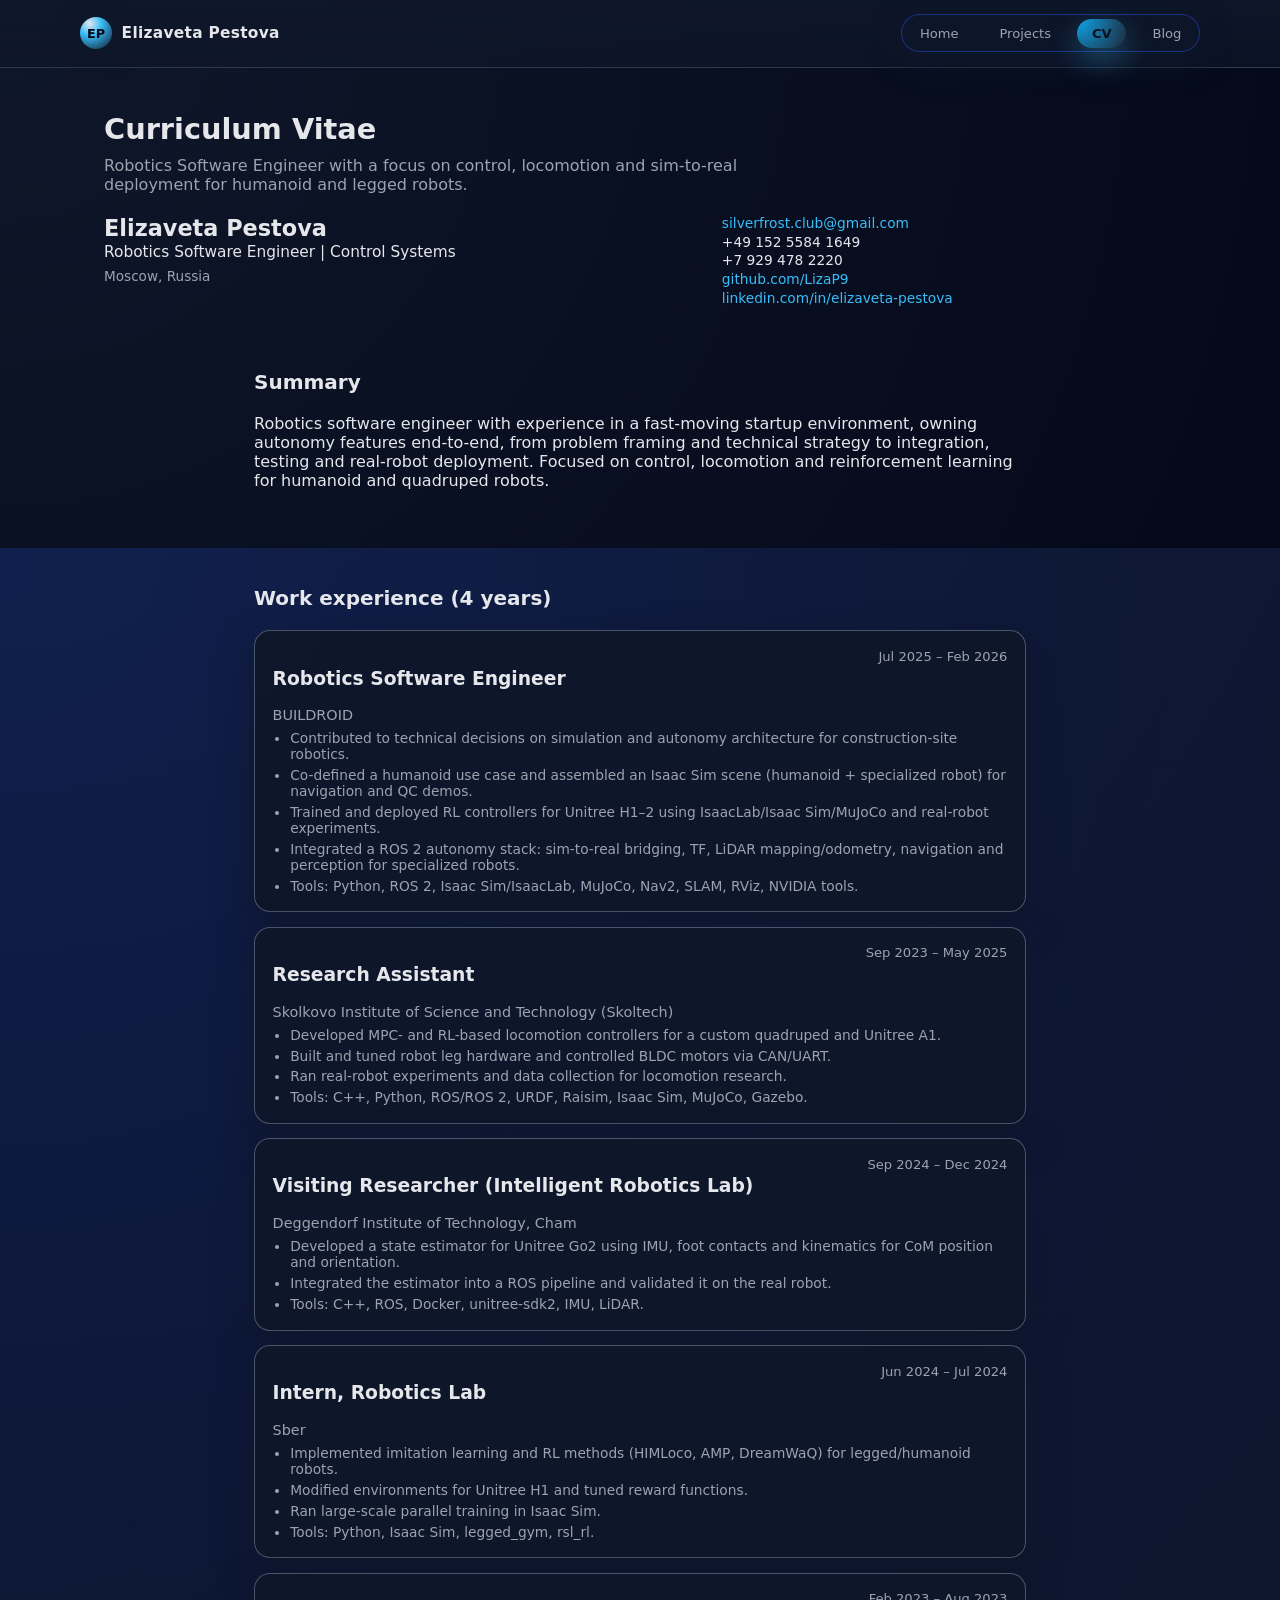
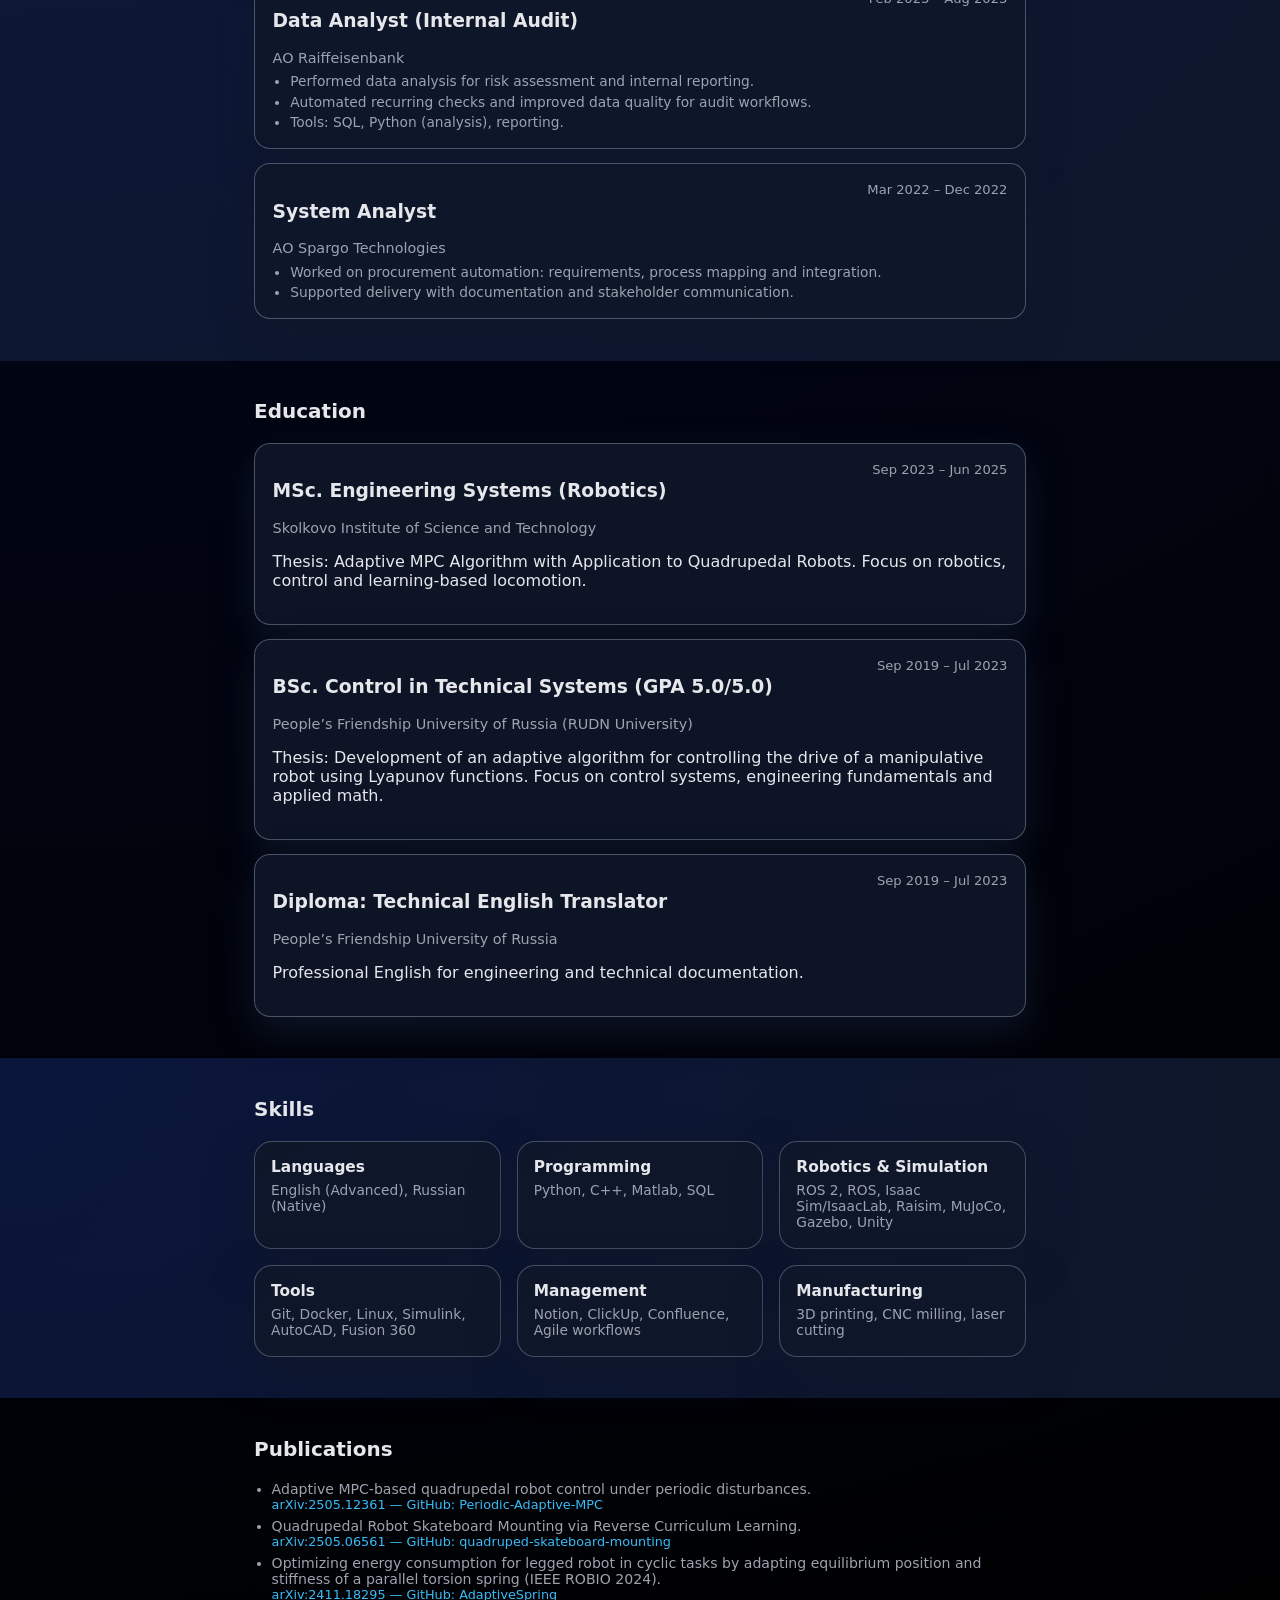
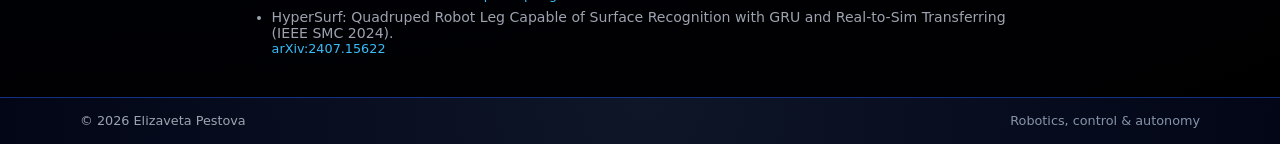
==== cv.html @ 4b264453 "Add personal site pages" ====
<!DOCTYPE html>
<html lang="en">
  <head>
    <meta charset="UTF-8" />
    <meta name="viewport" content="width=device-width, initial-scale=1.0" />
    <title>CV | Elizaveta Pestova</title>
    <link rel="stylesheet" href="assets/css/style.css" />
  </head>
  <body>
    <header class="site-header">
      <div class="container header-content">
        <div class="logo">
          <span class="logo-mark">EP</span>
          <span class="logo-text">Elizaveta Pestova</span>
        </div>
        <nav class="main-nav">
          <a href="index.html" class="nav-link">Home</a>
          <a href="projects.html" class="nav-link">Projects</a>
          <a href="cv.html" class="nav-link active">CV</a>
          <a href="blog.html" class="nav-link">Blog</a>
        </nav>
      </div>
    </header>

    <main>
      <section class="page-hero">
        <div class="container">
          <h1>Curriculum Vitae</h1>
          <p class="page-hero-subtitle">
            Robotics Software Engineer with a focus on control, locomotion and sim-to-real deployment
            for humanoid and legged robots.
          </p>
          <div class="cv-header-grid">
            <div>
              <div class="cv-name">Elizaveta Pestova</div>
              <div class="cv-role">Robotics Software Engineer | Control Systems</div>
              <div class="cv-location">Moscow, Russia</div>
            </div>
            <div class="cv-contact">
              <a href="mailto:silverfrost.club@gmail.com">silverfrost.club@gmail.com</a>
              <span>+49 152 5584 1649</span>
              <span>+7 929 478 2220</span>
              <a href="https://github.com/LizaP9" target="_blank" rel="noopener noreferrer">
                github.com/LizaP9
              </a>
              <a
                href="https://www.linkedin.com/in/elizaveta-pestova"
                target="_blank"
                rel="noopener noreferrer"
              >
                linkedin.com/in/elizaveta-pestova
              </a>
            </div>
          </div>
        </div>
      </section>

      <section class="section">
        <div class="container cv-section">
          <h2 class="section-title">Summary</h2>
          <p>
            Robotics software engineer with experience in a fast-moving startup environment, owning
            autonomy features end-to-end, from problem framing and technical strategy to integration,
            testing and real-robot deployment. Focused on control, locomotion and reinforcement
            learning for humanoid and quadruped robots.
          </p>
        </div>
      </section>

      <section class="section section-muted">
        <div class="container cv-section">
          <h2 class="section-title">Work experience (4 years)</h2>

          <article class="cv-entry">
            <header class="cv-entry-header">
              <div>
                <h3>Robotics Software Engineer</h3>
                <div class="cv-entry-company">BUILDROID</div>
              </div>
              <div class="cv-entry-meta">
                <div>Jul 2025 – Feb 2026</div>
              </div>
            </header>
            <ul>
              <li>
                Contributed to technical decisions on simulation and autonomy architecture for
                construction-site robotics.
              </li>
              <li>
                Co-defined a humanoid use case and assembled an Isaac Sim scene (humanoid +
                specialized robot) for navigation and QC demos.
              </li>
              <li>
                Trained and deployed RL controllers for Unitree H1–2 using IsaacLab/Isaac Sim/MuJoCo
                and real-robot experiments.
              </li>
              <li>
                Integrated a ROS 2 autonomy stack: sim-to-real bridging, TF, LiDAR mapping/odometry,
                navigation and perception for specialized robots.
              </li>
              <li>Tools: Python, ROS 2, Isaac Sim/IsaacLab, MuJoCo, Nav2, SLAM, RViz, NVIDIA tools.</li>
            </ul>
          </article>

          <article class="cv-entry">
            <header class="cv-entry-header">
              <div>
                <h3>Research Assistant</h3>
                <div class="cv-entry-company">
                  Skolkovo Institute of Science and Technology (Skoltech)
                </div>
              </div>
              <div class="cv-entry-meta">
                <div>Sep 2023 – May 2025</div>
              </div>
            </header>
            <ul>
              <li>Developed MPC- and RL-based locomotion controllers for a custom quadruped and Unitree A1.</li>
              <li>Built and tuned robot leg hardware and controlled BLDC motors via CAN/UART.</li>
              <li>Ran real-robot experiments and data collection for locomotion research.</li>
              <li>Tools: C++, Python, ROS/ROS 2, URDF, Raisim, Isaac Sim, MuJoCo, Gazebo.</li>
            </ul>
          </article>

          <article class="cv-entry">
            <header class="cv-entry-header">
              <div>
                <h3>Visiting Researcher (Intelligent Robotics Lab)</h3>
                <div class="cv-entry-company">Deggendorf Institute of Technology, Cham</div>
              </div>
              <div class="cv-entry-meta">
                <div>Sep 2024 – Dec 2024</div>
              </div>
            </header>
            <ul>
              <li>
                Developed a state estimator for Unitree Go2 using IMU, foot contacts and kinematics
                for CoM position and orientation.
              </li>
              <li>Integrated the estimator into a ROS pipeline and validated it on the real robot.</li>
              <li>Tools: C++, ROS, Docker, unitree-sdk2, IMU, LiDAR.</li>
            </ul>
          </article>

          <article class="cv-entry">
            <header class="cv-entry-header">
              <div>
                <h3>Intern, Robotics Lab</h3>
                <div class="cv-entry-company">Sber</div>
              </div>
              <div class="cv-entry-meta">
                <div>Jun 2024 – Jul 2024</div>
              </div>
            </header>
            <ul>
              <li>
                Implemented imitation learning and RL methods (HIMLoco, AMP, DreamWaQ) for
                legged/humanoid robots.
              </li>
              <li>Modified environments for Unitree H1 and tuned reward functions.</li>
              <li>Ran large-scale parallel training in Isaac Sim.</li>
              <li>Tools: Python, Isaac Sim, legged_gym, rsl_rl.</li>
            </ul>
          </article>

          <article class="cv-entry">
            <header class="cv-entry-header">
              <div>
                <h3>Data Analyst (Internal Audit)</h3>
                <div class="cv-entry-company">AO Raiffeisenbank</div>
              </div>
              <div class="cv-entry-meta">
                <div>Feb 2023 – Aug 2023</div>
              </div>
            </header>
            <ul>
              <li>Performed data analysis for risk assessment and internal reporting.</li>
              <li>Automated recurring checks and improved data quality for audit workflows.</li>
              <li>Tools: SQL, Python (analysis), reporting.</li>
            </ul>
          </article>

          <article class="cv-entry">
            <header class="cv-entry-header">
              <div>
                <h3>System Analyst</h3>
                <div class="cv-entry-company">AO Spargo Technologies</div>
              </div>
              <div class="cv-entry-meta">
                <div>Mar 2022 – Dec 2022</div>
              </div>
            </header>
            <ul>
              <li>Worked on procurement automation: requirements, process mapping and integration.</li>
              <li>Supported delivery with documentation and stakeholder communication.</li>
            </ul>
          </article>
        </div>
      </section>

      <section class="section">
        <div class="container cv-section">
          <h2 class="section-title">Education</h2>

          <article class="cv-entry">
            <header class="cv-entry-header">
              <div>
                <h3>MSc. Engineering Systems (Robotics)</h3>
                <div class="cv-entry-company">Skolkovo Institute of Science and Technology</div>
              </div>
              <div class="cv-entry-meta">
                <div>Sep 2023 – Jun 2025</div>
              </div>
            </header>
            <p>
              Thesis: Adaptive MPC Algorithm with Application to Quadrupedal Robots. Focus on
              robotics, control and learning-based locomotion.
            </p>
          </article>

          <article class="cv-entry">
            <header class="cv-entry-header">
              <div>
                <h3>BSc. Control in Technical Systems (GPA 5.0/5.0)</h3>
                <div class="cv-entry-company">
                  People’s Friendship University of Russia (RUDN University)
                </div>
              </div>
              <div class="cv-entry-meta">
                <div>Sep 2019 – Jul 2023</div>
              </div>
            </header>
            <p>
              Thesis: Development of an adaptive algorithm for controlling the drive of a manipulative
              robot using Lyapunov functions. Focus on control systems, engineering fundamentals and
              applied math.
            </p>
          </article>

          <article class="cv-entry">
            <header class="cv-entry-header">
              <div>
                <h3>Diploma: Technical English Translator</h3>
                <div class="cv-entry-company">People’s Friendship University of Russia</div>
              </div>
              <div class="cv-entry-meta">
                <div>Sep 2019 – Jul 2023</div>
              </div>
            </header>
            <p>Professional English for engineering and technical documentation.</p>
          </article>
        </div>
      </section>

      <section class="section section-muted">
        <div class="container cv-section">
          <h2 class="section-title">Skills</h2>
          <div class="stack-grid">
            <div class="stack-card">
              <h3>Languages</h3>
              <p>English (Advanced), Russian (Native)</p>
            </div>
            <div class="stack-card">
              <h3>Programming</h3>
              <p>Python, C++, Matlab, SQL</p>
            </div>
            <div class="stack-card">
              <h3>Robotics &amp; Simulation</h3>
              <p>ROS 2, ROS, Isaac Sim/IsaacLab, Raisim, MuJoCo, Gazebo, Unity</p>
            </div>
            <div class="stack-card">
              <h3>Tools</h3>
              <p>Git, Docker, Linux, Simulink, AutoCAD, Fusion 360</p>
            </div>
            <div class="stack-card">
              <h3>Management</h3>
              <p>Notion, ClickUp, Confluence, Agile workflows</p>
            </div>
            <div class="stack-card">
              <h3>Manufacturing</h3>
              <p>3D printing, CNC milling, laser cutting</p>
            </div>
          </div>
        </div>
      </section>

      <section class="section">
        <div class="container cv-section">
          <h2 class="section-title">Publications</h2>
          <ul class="publications-list">
            <li>
              Adaptive MPC-based quadrupedal robot control under periodic disturbances.
              <span class="pub-meta">arXiv:2505.12361 — GitHub: Periodic-Adaptive-MPC</span>
            </li>
            <li>
              Quadrupedal Robot Skateboard Mounting via Reverse Curriculum Learning.
              <span class="pub-meta">arXiv:2505.06561 — GitHub: quadruped-skateboard-mounting</span>
            </li>
            <li>
              Optimizing energy consumption for legged robot in cyclic tasks by adapting equilibrium
              position and stiffness of a parallel torsion spring (IEEE ROBIO 2024).
              <span class="pub-meta">arXiv:2411.18295 — GitHub: AdaptiveSpring</span>
            </li>
            <li>
              HyperSurf: Quadruped Robot Leg Capable of Surface Recognition with GRU and
              Real-to-Sim Transferring (IEEE SMC 2024).
              <span class="pub-meta">arXiv:2407.15622</span>
            </li>
          </ul>
        </div>
      </section>
    </main>

    <footer class="site-footer">
      <div class="container footer-content">
        <span>&copy; <span id="year"></span> Elizaveta Pestova</span>
        <span class="footer-note">Robotics, control &amp; autonomy</span>
      </div>
    </footer>

    <script>
      const yearEl = document.getElementById("year");
      if (yearEl) {
        yearEl.textContent = new Date().getFullYear();
      }
    </script>
  </body>
</html>
---- assets/css/style.css ----
:root {
  --bg: #050816;
  --bg-elevated: #0b1020;
  --bg-muted: #0f172a;
  --accent: #38bdf8;
  --accent-soft: rgba(56, 189, 248, 0.12);
  --accent-strong: #0ea5e9;
  --text: #e5e7eb;
  --text-muted: #9ca3af;
  --border-subtle: rgba(148, 163, 184, 0.3);
  --shadow-soft: 0 18px 45px rgba(15, 23, 42, 0.85);
  --radius-lg: 18px;
  --radius-full: 999px;
}

*,
*::before,
*::after {
  box-sizing: border-box;
}

html,
body {
  margin: 0;
  padding: 0;
  font-family: system-ui, -apple-system, BlinkMacSystemFont, "SF Pro Text", sans-serif;
  background: radial-gradient(circle at top left, #0f172a 0, #020617 45%, #000 100%);
  color: var(--text);
  -webkit-font-smoothing: antialiased;
}

body {
  min-height: 100vh;
  display: flex;
  flex-direction: column;
}

a {
  color: var(--accent);
  text-decoration: none;
}

a:hover {
  text-decoration: underline;
}

.container {
  width: 100%;
  max-width: 1120px;
  margin: 0 auto;
  padding: 0 1.5rem;
}

.site-header {
  position: sticky;
  top: 0;
  z-index: 20;
  backdrop-filter: blur(20px);
  background: linear-gradient(to bottom, rgba(15, 23, 42, 0.9), rgba(15, 23, 42, 0.65));
  border-bottom: 1px solid rgba(148, 163, 184, 0.25);
}

.header-content {
  display: flex;
  align-items: center;
  justify-content: space-between;
  padding: 0.9rem 0;
}

.logo {
  display: flex;
  align-items: center;
  gap: 0.6rem;
}

.logo-mark {
  width: 32px;
  height: 32px;
  border-radius: var(--radius-full);
  background: radial-gradient(circle at 30% 20%, #e5e7eb, #38bdf8 35%, #0f172a 100%);
  display: flex;
  align-items: center;
  justify-content: center;
  font-size: 0.8rem;
  font-weight: 700;
  color: #020617;
  box-shadow: 0 0 0 1px rgba(15, 23, 42, 0.8), 0 10px 25px rgba(15, 23, 42, 0.9);
}

.logo-text {
  font-weight: 600;
  letter-spacing: 0.02em;
  font-size: 0.96rem;
}

.main-nav {
  display: flex;
  gap: 0.75rem;
  padding: 0.2rem;
  border-radius: var(--radius-full);
  background: rgba(15, 23, 42, 0.85);
  border: 1px solid rgba(30, 64, 175, 0.7);
  box-shadow: 0 12px 30px rgba(15, 23, 42, 0.9);
}

.nav-link {
  position: relative;
  padding: 0.45rem 0.9rem;
  border-radius: 999px;
  font-size: 0.82rem;
  color: var(--text-muted);
  text-decoration: none;
  transition: color 0.18s ease, background 0.18s ease, transform 0.18s ease;
}

.nav-link:hover {
  color: var(--text);
  background: rgba(15, 23, 42, 0.9);
  transform: translateY(-1px);
}

.nav-link.active {
  background: radial-gradient(circle at top left, var(--accent-strong), #1e293b);
  color: #0b1120;
  font-weight: 600;
  box-shadow: 0 12px 30px rgba(56, 189, 248, 0.35);
}

.hero {
  padding: 3.5rem 0 2.5rem;
}

.hero-content {
  display: grid;
  grid-template-columns: minmax(0, 3fr) minmax(0, 2.2fr);
  gap: 2.75rem;
  align-items: center;
}

.hero-kicker {
  font-size: 0.85rem;
  text-transform: uppercase;
  letter-spacing: 0.16em;
  color: var(--accent);
  margin: 0 0 0.7rem;
}

.hero h1 {
  font-size: clamp(2.1rem, 3vw, 2.6rem);
  line-height: 1.1;
  margin: 0 0 1rem;
}

.hero-summary {
  margin: 0 0 1.4rem;
  color: var(--text-muted);
  max-width: 36rem;
}

.hero-meta {
  margin-bottom: 1.4rem;
}

.hero-location {
  font-size: 0.85rem;
  color: var(--text-muted);
  margin-bottom: 0.65rem;
}

.hero-tags {
  display: flex;
  flex-wrap: wrap;
  gap: 0.45rem;
}

.tag {
  padding: 0.28rem 0.7rem;
  border-radius: 999px;
  border: 1px solid rgba(148, 163, 184, 0.45);
  background: radial-gradient(circle at top left, rgba(56, 189, 248, 0.24), rgba(15, 23, 42, 0.95));
  font-size: 0.75rem;
  color: var(--text);
}

.hero-actions {
  display: flex;
  flex-wrap: wrap;
  gap: 0.75rem;
  margin-bottom: 1.5rem;
}

.btn {
  display: inline-flex;
  align-items: center;
  justify-content: center;
  padding: 0.65rem 1.2rem;
  border-radius: 999px;
  font-size: 0.85rem;
  border: 1px solid transparent;
  cursor: pointer;
  text-decoration: none;
  transition: transform 0.18s ease, box-shadow 0.18s ease, background 0.18s ease, border-color 0.18s ease;
}

.btn.primary {
  background: radial-gradient(circle at top left, var(--accent-strong), #1d4ed8);
  color: #0b1120;
  font-weight: 600;
  box-shadow: 0 18px 40px rgba(37, 99, 235, 0.6);
}

.btn.primary:hover {
  transform: translateY(-1px);
  box-shadow: 0 22px 50px rgba(37, 99, 235, 0.75);
}

.btn.secondary {
  background: rgba(15, 23, 42, 0.9);
  color: var(--text);
  border-color: rgba(148, 163, 184, 0.6);
}

.btn.secondary:hover {
  background: rgba(15, 23, 42, 1);
  transform: translateY(-1px);
  box-shadow: 0 14px 32px rgba(15, 23, 42, 0.8);
}

.hero-contact {
  display: grid;
  grid-template-columns: repeat(auto-fit, minmax(180px, 1fr));
  gap: 0.75rem 1.25rem;
  margin-bottom: 1.2rem;
}

.contact-item {
  display: flex;
  flex-direction: column;
  gap: 0.1rem;
}

.contact-label {
  font-size: 0.75rem;
  text-transform: uppercase;
  letter-spacing: 0.18em;
  color: var(--text-muted);
}

.contact-value {
  font-size: 0.86rem;
  color: var(--text);
}

.social-links {
  display: flex;
  flex-wrap: wrap;
  gap: 0.65rem;
}

.icon-link {
  display: inline-flex;
  align-items: center;
  gap: 0.45rem;
  padding: 0.42rem 0.8rem;
  border-radius: 999px;
  background: rgba(15, 23, 42, 0.9);
  border: 1px solid rgba(148, 163, 184, 0.5);
  text-decoration: none;
  font-size: 0.8rem;
  color: var(--text);
  transition: background 0.18s ease, transform 0.18s ease, box-shadow 0.18s ease;
}

.icon-link:hover {
  background: rgba(15, 23, 42, 1);
  transform: translateY(-1px);
  box-shadow: 0 12px 30px rgba(15, 23, 42, 0.9);
}

.icon-circle {
  width: 22px;
  height: 22px;
  border-radius: 999px;
  background: radial-gradient(circle at 30% 20%, #e5e7eb, #9ca3af 40%, #020617 100%);
  display: flex;
  align-items: center;
  justify-content: center;
  font-size: 0.7rem;
  font-weight: 700;
  color: #020617;
}

.icon-text {
  font-size: 0.8rem;
}

.hero-photo-wrapper {
  display: flex;
  justify-content: flex-end;
}

.hero-photo-placeholder {
  width: 260px;
  height: 260px;
  border-radius: 36px;
  background:
    radial-gradient(circle at 10% 20%, rgba(56, 189, 248, 0.15), transparent 40%),
    radial-gradient(circle at 80% 10%, rgba(94, 234, 212, 0.2), transparent 40%),
    radial-gradient(circle at 80% 90%, rgba(129, 140, 248, 0.15), transparent 45%),
    linear-gradient(145deg, #020617, #020617 22%, #0b1120 70%, #020617 100%);
  border: 1px solid rgba(148, 163, 184, 0.55);
  box-shadow: var(--shadow-soft);
  display: flex;
  align-items: center;
  justify-content: center;
  overflow: hidden;
  position: relative;
}

.hero-photo-placeholder::before {
  content: "";
  position: absolute;
  inset: 16px;
  border-radius: 28px;
  border: 1px dashed rgba(148, 163, 184, 0.5);
}

.hero-photo-placeholder span {
  position: relative;
  z-index: 1;
  font-size: 0.9rem;
  color: var(--text-muted);
}

.section {
  padding: 2.4rem 0 2.6rem;
}

.section-muted {
  background: radial-gradient(circle at top left, rgba(30, 64, 175, 0.3), rgba(15, 23, 42, 0.98));
}

.section-title {
  font-size: 1.25rem;
  margin: 0 0 1.25rem;
}

.stack-grid {
  display: grid;
  grid-template-columns: repeat(auto-fit, minmax(220px, 1fr));
  gap: 1rem;
}

.stack-card {
  border-radius: 18px;
  padding: 1rem 1rem 1.1rem;
  background: linear-gradient(145deg, rgba(15, 23, 42, 0.96), rgba(15, 23, 42, 0.98));
  border: 1px solid rgba(148, 163, 184, 0.4);
  box-shadow: 0 18px 40px rgba(15, 23, 42, 0.9);
}

.stack-card h3 {
  margin: 0 0 0.4rem;
  font-size: 0.96rem;
}

.stack-card p {
  margin: 0;
  font-size: 0.86rem;
  color: var(--text-muted);
}

.two-column {
  display: grid;
  grid-template-columns: minmax(0, 1.2fr) minmax(0, 1.1fr);
  gap: 2rem;
}

.highlights-list {
  padding-left: 1.1rem;
  margin: 0;
  color: var(--text-muted);
  font-size: 0.9rem;
}

.highlights-list li + li {
  margin-top: 0.35rem;
}

.page-hero {
  padding: 2.8rem 0 1.6rem;
}

.page-hero h1 {
  margin: 0 0 0.6rem;
  font-size: 1.8rem;
}

.page-hero-subtitle {
  margin: 0;
  max-width: 40rem;
  color: var(--text-muted);
}

.projects-grid {
  display: grid;
  grid-template-columns: repeat(auto-fit, minmax(260px, 1fr));
  gap: 1.5rem;
}

.project-card {
  border-radius: var(--radius-lg);
  background: linear-gradient(145deg, rgba(15, 23, 42, 0.95), rgba(15, 23, 42, 0.98));
  border: 1px solid rgba(148, 163, 184, 0.45);
  padding: 1.25rem 1.2rem 1.3rem;
  box-shadow: var(--shadow-soft);
}

.project-tag {
  display: inline-flex;
  align-items: center;
  justify-content: center;
  padding: 0.24rem 0.7rem;
  border-radius: 999px;
  font-size: 0.7rem;
  text-transform: uppercase;
  letter-spacing: 0.16em;
  background: rgba(56, 189, 248, 0.16);
  color: var(--accent);
  border: 1px solid rgba(56, 189, 248, 0.5);
  margin-bottom: 0.75rem;
}

.project-title {
  margin: 0 0 0.25rem;
  font-size: 1.1rem;
}

.project-subtitle {
  margin: 0 0 0.6rem;
  font-size: 0.88rem;
  color: var(--text-muted);
}

.project-card p {
  margin: 0 0 0.7rem;
  font-size: 0.9rem;
  color: var(--text-muted);
}

.project-points {
  margin: 0;
  padding-left: 1.1rem;
  font-size: 0.86rem;
  color: var(--text-muted);
}

.project-points li + li {
  margin-top: 0.35rem;
}

.cv-header-grid {
  display: grid;
  grid-template-columns: minmax(0, 1.7fr) minmax(0, 1.3fr);
  gap: 1.5rem;
  margin-top: 1.3rem;
}

.cv-name {
  font-size: 1.4rem;
  font-weight: 600;
}

.cv-role {
  font-size: 0.96rem;
  margin-top: 0.15rem;
}

.cv-location {
  font-size: 0.85rem;
  color: var(--text-muted);
  margin-top: 0.4rem;
}

.cv-contact {
  display: flex;
  flex-direction: column;
  gap: 0.18rem;
  font-size: 0.86rem;
}

.cv-section {
  max-width: 820px;
}

.cv-entry {
  padding: 1.1rem 1.1rem 1.1rem;
  border-radius: 16px;
  border: 1px solid rgba(148, 163, 184, 0.45);
  background: rgba(15, 23, 42, 0.9);
  box-shadow: 0 14px 36px rgba(15, 23, 42, 0.9);
}

.cv-entry + .cv-entry {
  margin-top: 0.9rem;
}

.cv-entry-header {
  display: flex;
  justify-content: space-between;
  gap: 1.5rem;
  margin-bottom: 0.45rem;
}

.cv-entry-company {
  font-size: 0.9rem;
  color: var(--text-muted);
}

.cv-entry-meta {
  font-size: 0.82rem;
  color: var(--text-muted);
  white-space: nowrap;
}

.cv-entry ul {
  margin: 0.25rem 0 0;
  padding-left: 1.1rem;
  font-size: 0.86rem;
  color: var(--text-muted);
}

.cv-entry ul li + li {
  margin-top: 0.3rem;
}

.publications-list {
  margin: 0;
  padding-left: 1.1rem;
  font-size: 0.88rem;
  color: var(--text-muted);
}

.publications-list li + li {
  margin-top: 0.4rem;
}

.pub-meta {
  display: block;
  font-size: 0.8rem;
  color: var(--accent);
}

.blog-list {
  display: grid;
  gap: 1.25rem;
  max-width: 860px;
}

.blog-card {
  border-radius: var(--radius-lg);
  background: linear-gradient(145deg, rgba(15, 23, 42, 0.95), rgba(15, 23, 42, 0.98));
  border: 1px solid rgba(148, 163, 184, 0.45);
  padding: 1.25rem 1.3rem 1.3rem;
  box-shadow: var(--shadow-soft);
}

.blog-card-featured {
  border-color: rgba(56, 189, 248, 0.65);
  box-shadow: 0 22px 50px rgba(8, 47, 73, 0.95);
}

.blog-meta {
  display: flex;
  flex-wrap: wrap;
  gap: 0.5rem;
  align-items: center;
  margin-bottom: 0.45rem;
}

.blog-date {
  font-size: 0.78rem;
  color: var(--text-muted);
}

.blog-tag {
  font-size: 0.72rem;
  padding: 0.2rem 0.6rem;
  border-radius: 999px;
  background: rgba(56, 189, 248, 0.18);
  color: var(--accent);
  border: 1px solid rgba(56, 189, 248, 0.5);
}

.blog-title {
  margin: 0 0 0.35rem;
  font-size: 1.05rem;
}

.blog-excerpt,
.blog-note {
  margin: 0;
  font-size: 0.9rem;
  color: var(--text-muted);
}

.blog-note {
  margin-top: 0.5rem;
  font-size: 0.85rem;
}

.blog-topics {
  margin: 0.4rem 0 0;
  padding-left: 1.1rem;
  font-size: 0.88rem;
  color: var(--text-muted);
}

.blog-topics li + li {
  margin-top: 0.3rem;
}

.site-footer {
  margin-top: auto;
  border-top: 1px solid rgba(30, 64, 175, 0.7);
  background: radial-gradient(circle at top, rgba(15, 23, 42, 0.95), #020617);
}

.footer-content {
  display: flex;
  align-items: center;
  justify-content: space-between;
  padding: 0.9rem 0 1rem;
  font-size: 0.8rem;
  color: var(--text-muted);
}

.footer-note {
  color: rgba(148, 163, 184, 0.9);
}

@media (max-width: 900px) {
  .hero-content {
    grid-template-columns: minmax(0, 1fr);
  }

  .hero-photo-wrapper {
    order: -1;
    justify-content: flex-start;
  }

  .hero-photo-placeholder {
    width: 220px;
    height: 220px;
  }

  .cv-header-grid {
    grid-template-columns: minmax(0, 1fr);
  }

  .two-column {
    grid-template-columns: minmax(0, 1fr);
  }
}

@media (max-width: 720px) {
  .header-content {
    flex-direction: row;
    align-items: center;
    gap: 0.75rem;
  }

  .main-nav {
    gap: 0.2rem;
  }

  .nav-link {
    padding: 0.38rem 0.7rem;
    font-size: 0.78rem;
  }

  .hero {
    padding-top: 2.6rem;
  }

  .footer-content {
    flex-direction: column;
    gap: 0.25rem;
    text-align: center;
  }
}

@media (max-width: 480px) {
  .hero-actions {
    flex-direction: column;
  }

  .hero-contact {
    grid-template-columns: minmax(0, 1fr);
  }

  .site-header {
    position: static;
  }
}
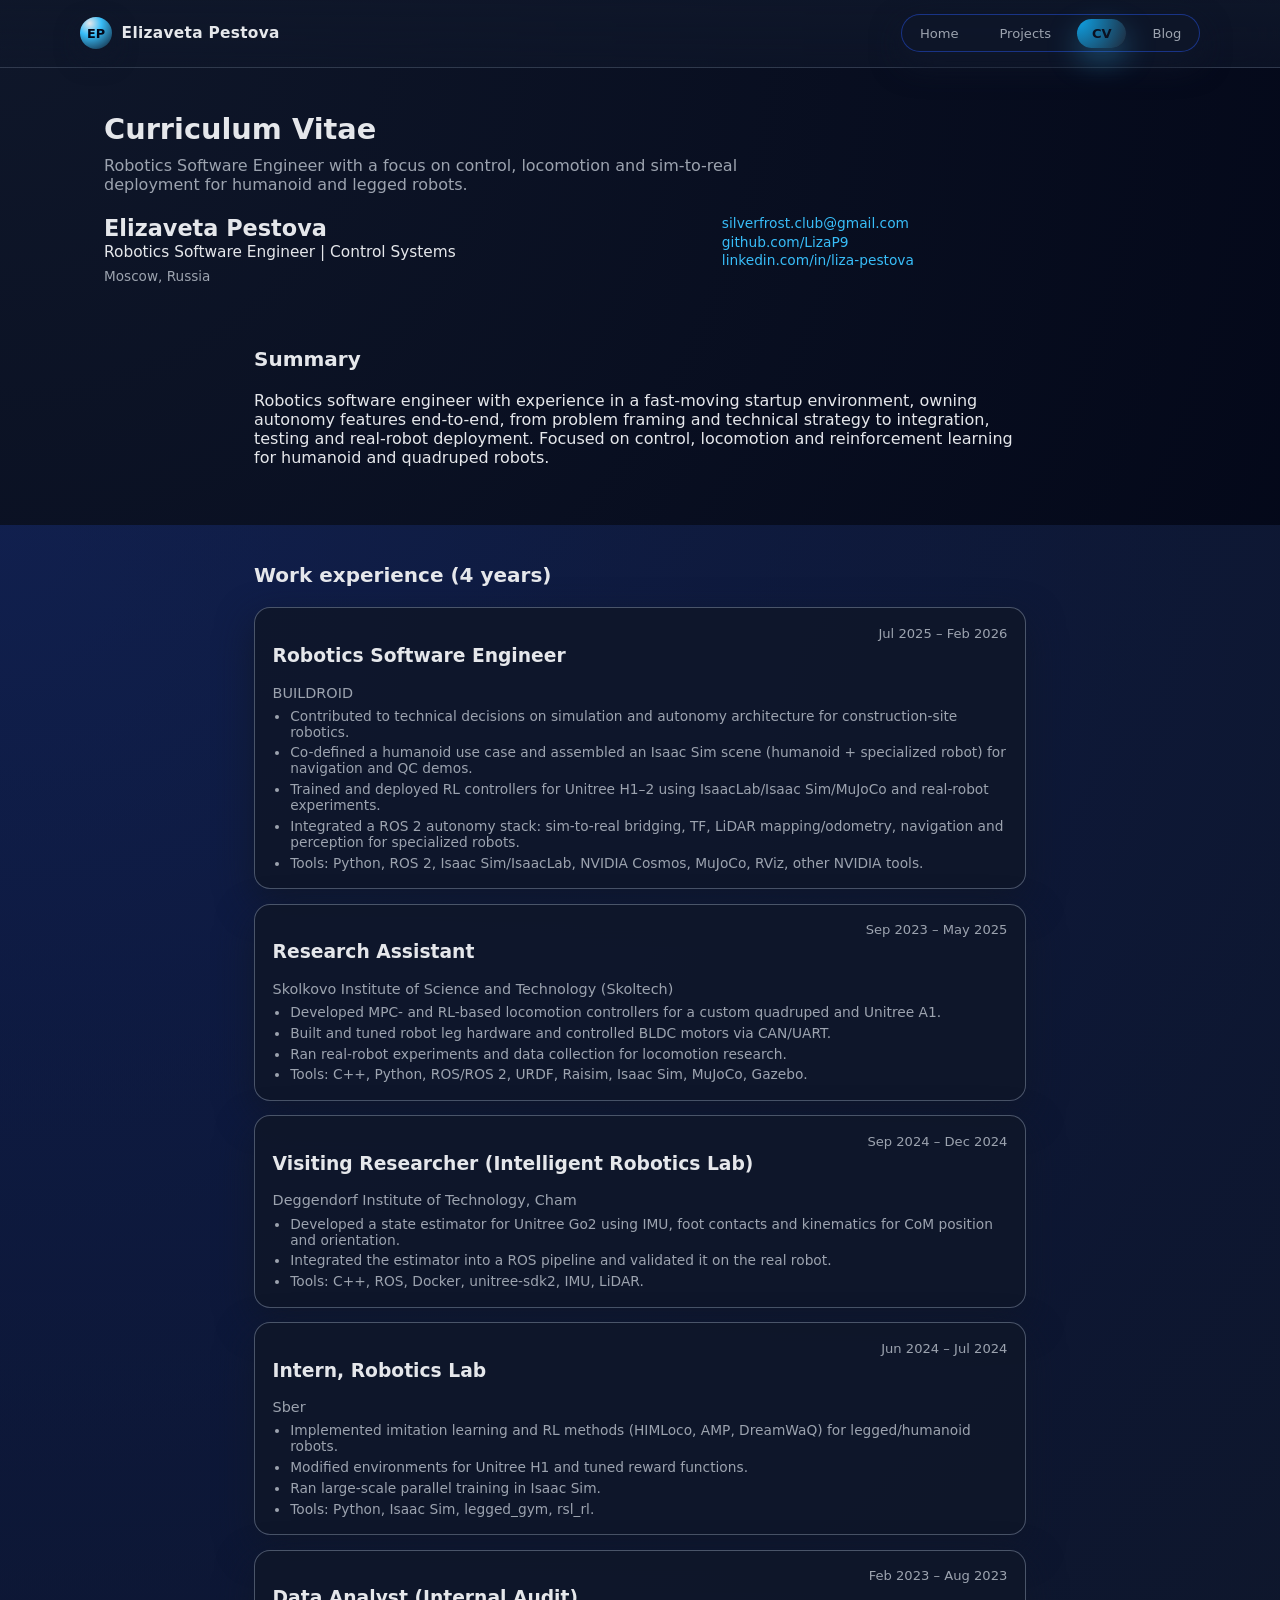
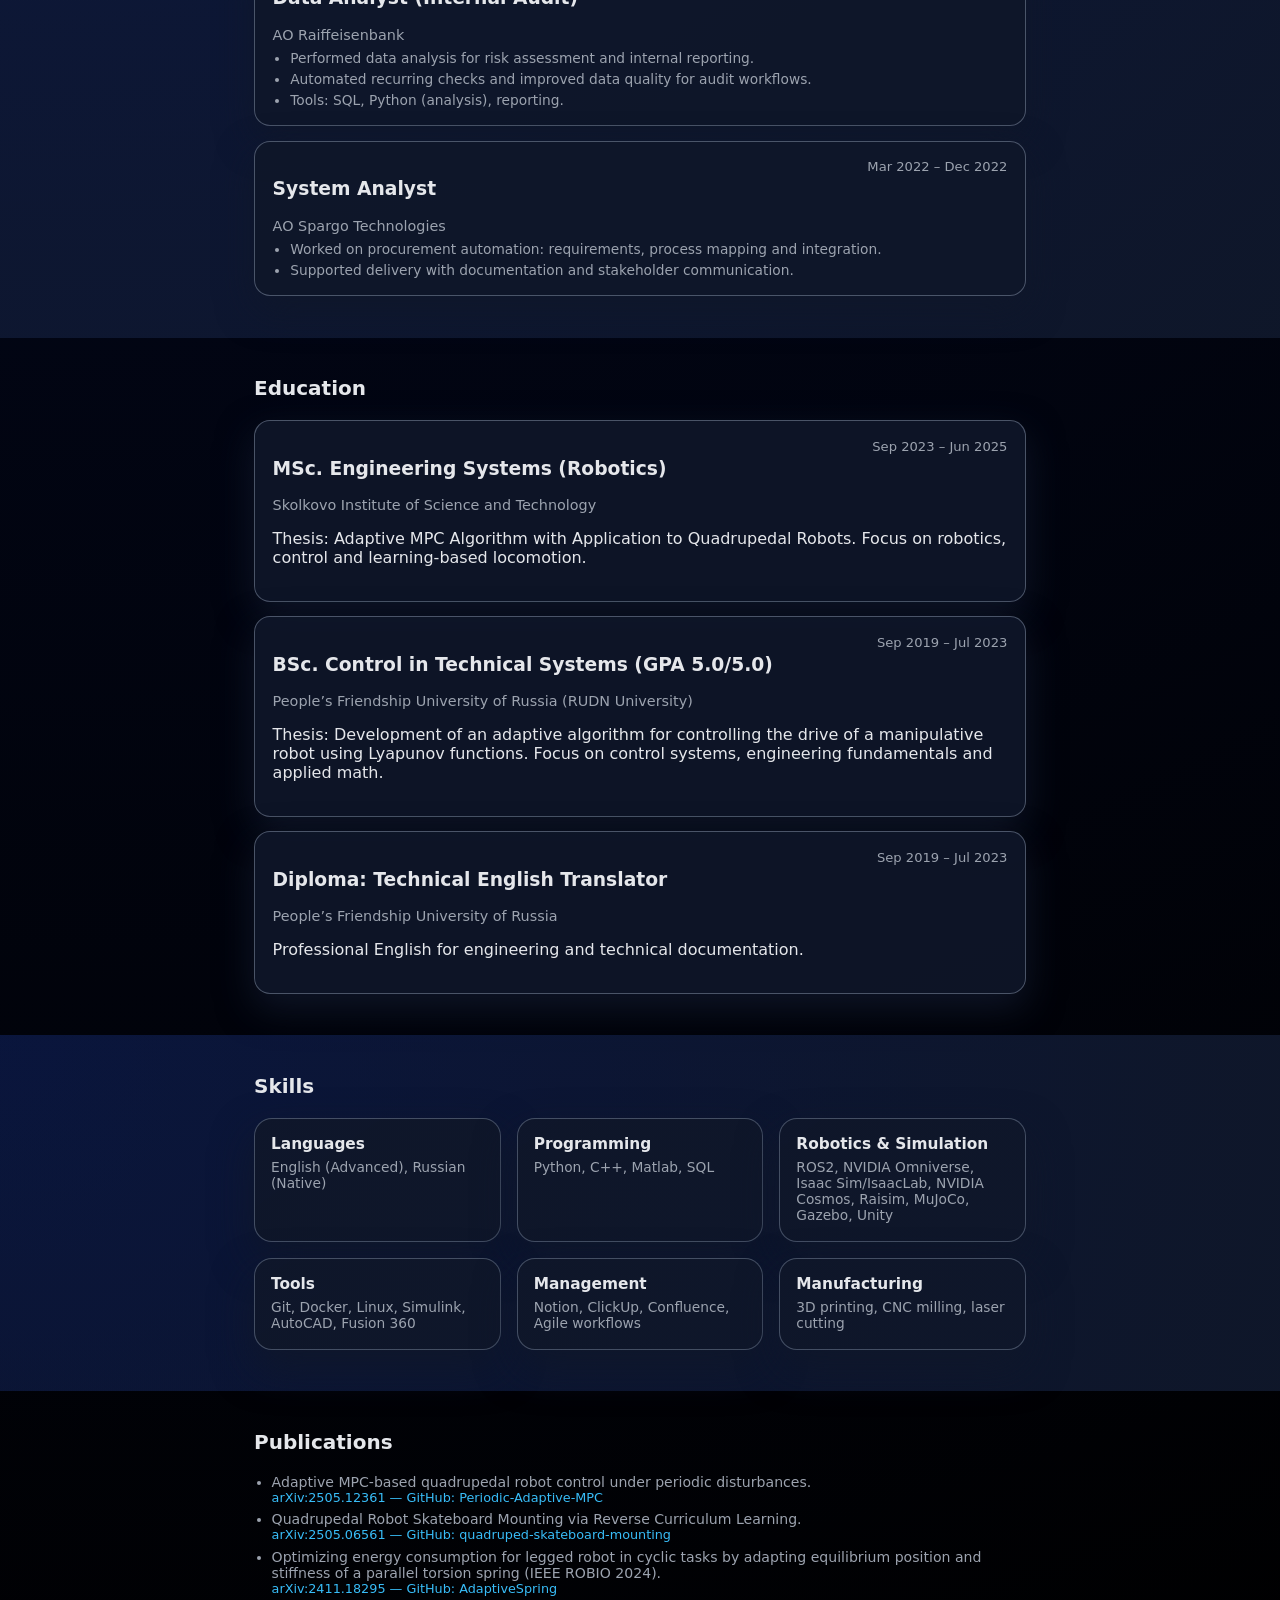
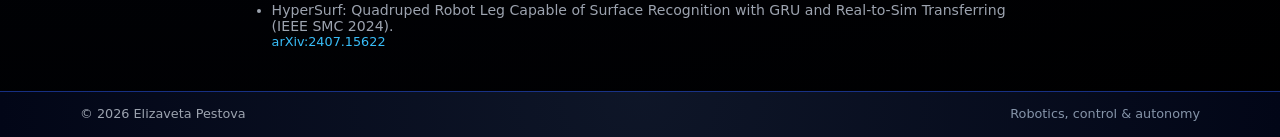
==== commit dcf014bb: "Improved describtion, fixed links and added photo" ====
--- a/cv.html
+++ b/cv.html
@@ -38,17 +38,15 @@
             </div>
             <div class="cv-contact">
               <a href="mailto:silverfrost.club@gmail.com">silverfrost.club@gmail.com</a>
-              <span>+49 152 5584 1649</span>
-              <span>+7 929 478 2220</span>
               <a href="https://github.com/LizaP9" target="_blank" rel="noopener noreferrer">
                 github.com/LizaP9
               </a>
               <a
-                href="https://www.linkedin.com/in/elizaveta-pestova"
+                href="https://www.linkedin.com/in/liza-pestova"
                 target="_blank"
                 rel="noopener noreferrer"
               >
-                linkedin.com/in/elizaveta-pestova
+                linkedin.com/in/liza-pestova
               </a>
             </div>
           </div>
@@ -98,7 +96,7 @@
                 Integrated a ROS 2 autonomy stack: sim-to-real bridging, TF, LiDAR mapping/odometry,
                 navigation and perception for specialized robots.
               </li>
-              <li>Tools: Python, ROS 2, Isaac Sim/IsaacLab, MuJoCo, Nav2, SLAM, RViz, NVIDIA tools.</li>
+              <li>Tools: Python, ROS 2, Isaac Sim/IsaacLab, NVIDIA Cosmos, MuJoCo, RViz, other NVIDIA tools.</li>
             </ul>
           </article>
 
@@ -266,7 +264,7 @@
             </div>
             <div class="stack-card">
               <h3>Robotics &amp; Simulation</h3>
-              <p>ROS 2, ROS, Isaac Sim/IsaacLab, Raisim, MuJoCo, Gazebo, Unity</p>
+              <p>ROS2, NVIDIA Omniverse, Isaac Sim/IsaacLab, NVIDIA Cosmos, Raisim, MuJoCo, Gazebo, Unity</p>
             </div>
             <div class="stack-card">
               <h3>Tools</h3>
--- a/assets/css/style.css
+++ b/assets/css/style.css
@@ -332,6 +332,15 @@
   color: var(--text-muted);
 }
 
+.hero-photo-placeholder img.hero-photo {
+  width: 100%;
+  height: 100%;
+  object-fit: cover;
+  border-radius: 32px;
+  position: relative;
+  z-index: 1;
+}
+
 .section {
   padding: 2.4rem 0 2.6rem;
 }
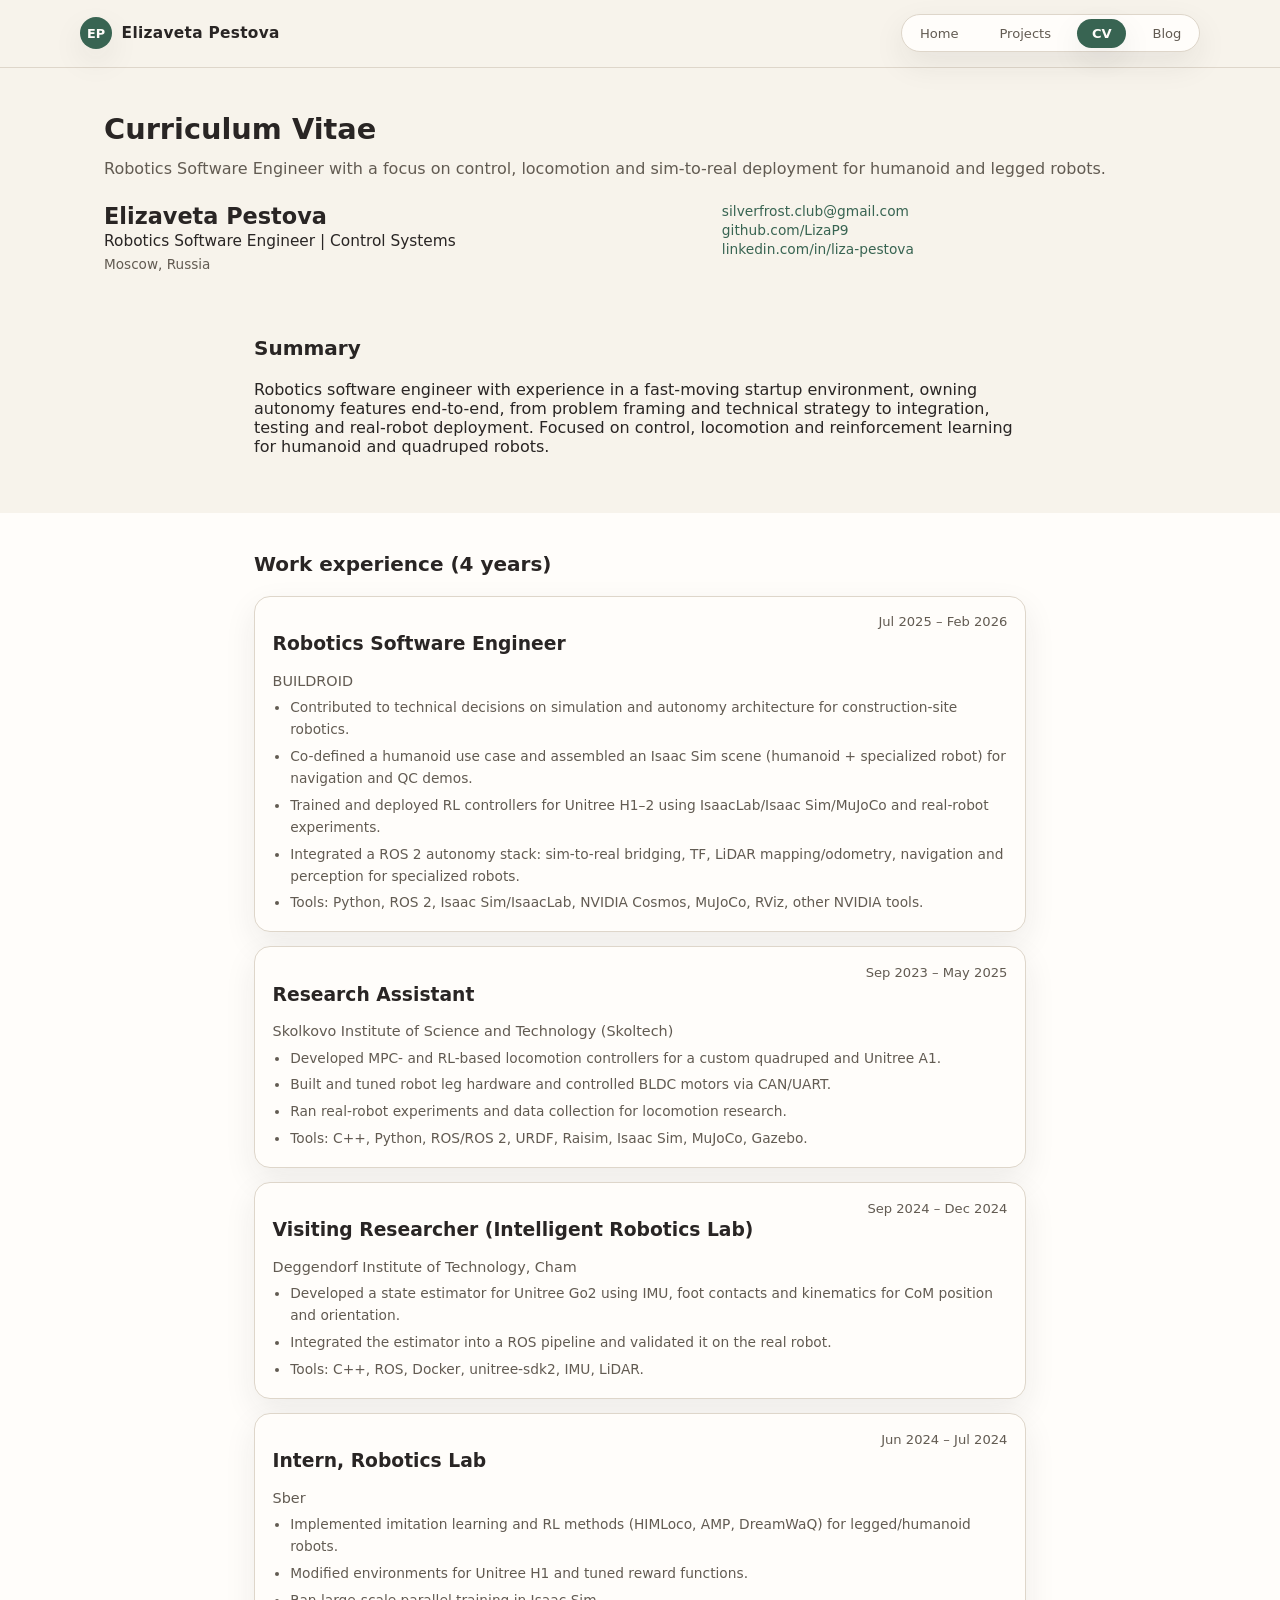
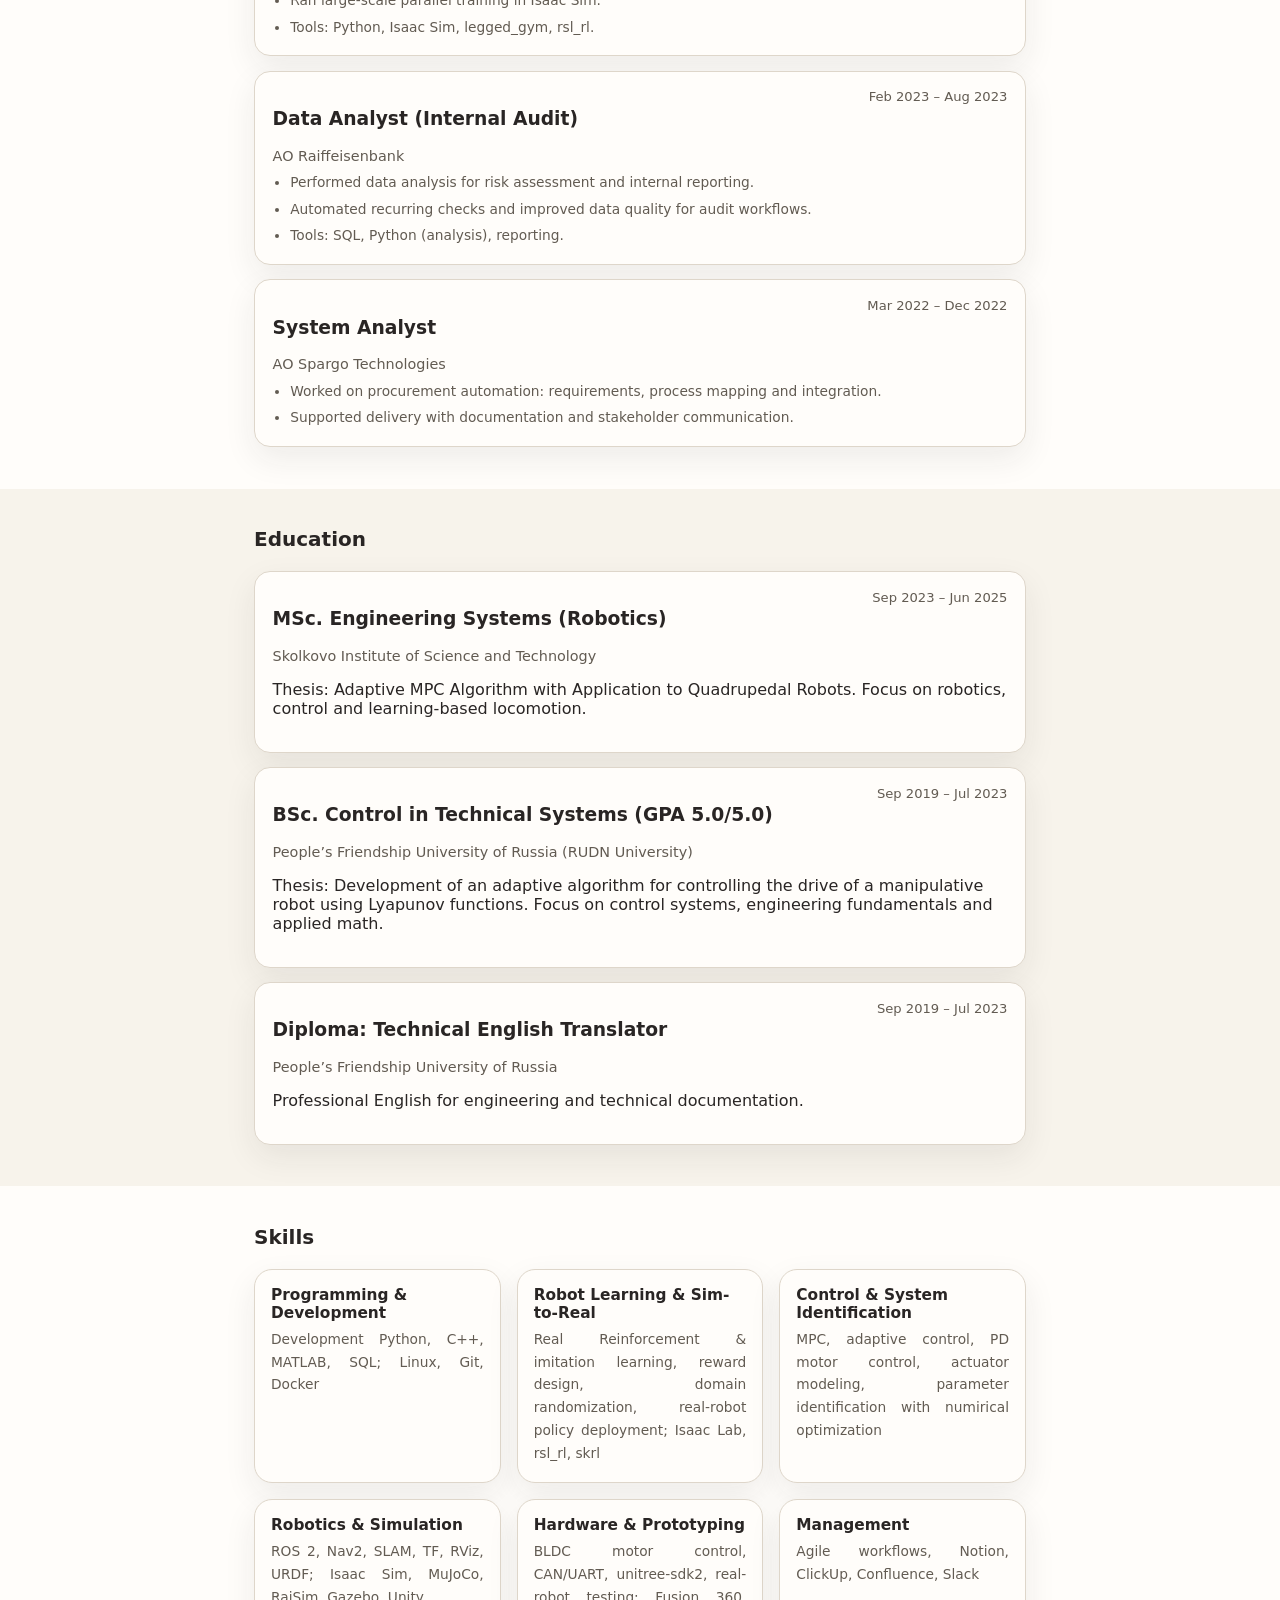
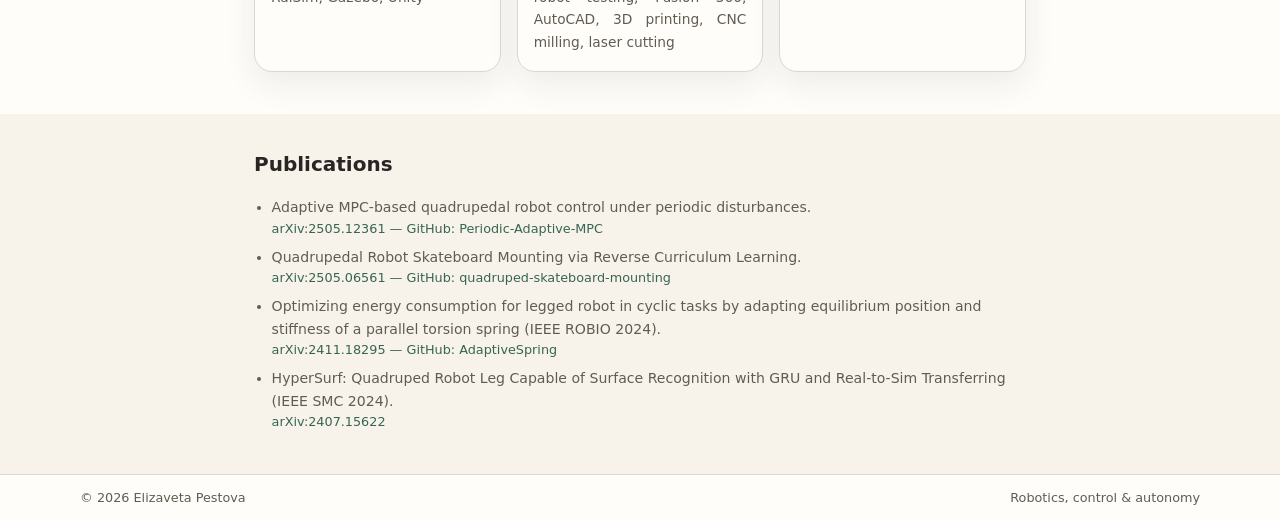
==== commit 629be4ad: "update main page oct.2026" ====
--- a/cv.html
+++ b/cv.html
@@ -255,28 +255,28 @@
           <h2 class="section-title">Skills</h2>
           <div class="stack-grid">
             <div class="stack-card">
-              <h3>Languages</h3>
-              <p>English (Advanced), Russian (Native)</p>
-            </div>
-            <div class="stack-card">
-              <h3>Programming</h3>
-              <p>Python, C++, Matlab, SQL</p>
+              <h3>Programming &amp; Development</h3>
+              <p>Development	Python, C++, MATLAB, SQL; Linux, Git, Docker</p>
+            </div>
+            <div class="stack-card">
+              <h3>Robot Learning &amp; Sim-to-Real</h3>
+              <p>Real	Reinforcement & imitation learning, reward design, domain randomization, real-robot policy deployment; Isaac Lab, rsl_rl, skrl</p>
+            </div>
+            <div class="stack-card">
+              <h3>Control &amp; System Identification</h3>
+              <p>MPC, adaptive control, PD motor control, actuator modeling, parameter identification with numirical optimization</p>
             </div>
             <div class="stack-card">
               <h3>Robotics &amp; Simulation</h3>
-              <p>ROS2, NVIDIA Omniverse, Isaac Sim/IsaacLab, NVIDIA Cosmos, Raisim, MuJoCo, Gazebo, Unity</p>
-            </div>
-            <div class="stack-card">
-              <h3>Tools</h3>
-              <p>Git, Docker, Linux, Simulink, AutoCAD, Fusion 360</p>
+              <p>ROS 2, Nav2, SLAM, TF, RViz, URDF; Isaac Sim, MuJoCo, RaiSim, Gazebo, Unity</p>
+            </div>
+            <div class="stack-card">
+              <h3>Hardware &amp; Prototyping</h3>
+              <p>BLDC motor control, CAN/UART, unitree-sdk2, real-robot testing; Fusion 360, AutoCAD, 3D printing, CNC milling, laser cutting</p>
             </div>
             <div class="stack-card">
               <h3>Management</h3>
-              <p>Notion, ClickUp, Confluence, Agile workflows</p>
-            </div>
-            <div class="stack-card">
-              <h3>Manufacturing</h3>
-              <p>3D printing, CNC milling, laser cutting</p>
+              <p>Agile workflows, Notion, ClickUp, Confluence, Slack</p>
             </div>
           </div>
         </div>
--- a/assets/css/style.css
+++ b/assets/css/style.css
@@ -1,108 +1,96 @@
 :root {
-  --bg: #050816;
-  --bg-elevated: #0b1020;
-  --bg-muted: #0f172a;
-  --accent: #38bdf8;
-  --accent-soft: rgba(56, 189, 248, 0.12);
-  --accent-strong: #0ea5e9;
-  --text: #e5e7eb;
-  --text-muted: #9ca3af;
-  --border-subtle: rgba(148, 163, 184, 0.3);
-  --shadow-soft: 0 18px 45px rgba(15, 23, 42, 0.85);
+  color-scheme: light;
+  --bg: #f7f3eb;
+  --bg-elevated: #fffdfa;
+  --bg-muted: #f7f3eb;
+  --accent: #386452;
+  --accent-soft: rgba(56, 100, 82, 0.08);
+  --accent-strong: #386452;
+  --text: #292524;
+  --text-muted: #625b52;
+  --border-subtle: #ded6ca;
+  --shadow-soft: 0 12px 32px rgba(41, 37, 36, 0.08);
   --radius-lg: 18px;
   --radius-full: 999px;
 }
-
 *,
 *::before,
 *::after {
   box-sizing: border-box;
 }
-
 html,
 body {
   margin: 0;
   padding: 0;
   font-family: system-ui, -apple-system, BlinkMacSystemFont, "SF Pro Text", sans-serif;
-  background: radial-gradient(circle at top left, #0f172a 0, #020617 45%, #000 100%);
+  background: var(--bg);
   color: var(--text);
   -webkit-font-smoothing: antialiased;
 }
-
 body {
   min-height: 100vh;
   display: flex;
   flex-direction: column;
 }
-
 a {
   color: var(--accent);
   text-decoration: none;
 }
-
 a:hover {
   text-decoration: underline;
 }
-
 .container {
   width: 100%;
   max-width: 1120px;
   margin: 0 auto;
   padding: 0 1.5rem;
 }
-
 .site-header {
   position: sticky;
   top: 0;
   z-index: 20;
   backdrop-filter: blur(20px);
-  background: linear-gradient(to bottom, rgba(15, 23, 42, 0.9), rgba(15, 23, 42, 0.65));
-  border-bottom: 1px solid rgba(148, 163, 184, 0.25);
-}
-
+  background: var(--bg);
+  border-bottom: 1px solid var(--border-subtle);
+}
 .header-content {
   display: flex;
   align-items: center;
   justify-content: space-between;
   padding: 0.9rem 0;
 }
-
 .logo {
   display: flex;
   align-items: center;
   gap: 0.6rem;
 }
-
 .logo-mark {
   width: 32px;
   height: 32px;
   border-radius: var(--radius-full);
-  background: radial-gradient(circle at 30% 20%, #e5e7eb, #38bdf8 35%, #0f172a 100%);
+  background: var(--accent);
   display: flex;
   align-items: center;
   justify-content: center;
   font-size: 0.8rem;
   font-weight: 700;
-  color: #020617;
-  box-shadow: 0 0 0 1px rgba(15, 23, 42, 0.8), 0 10px 25px rgba(15, 23, 42, 0.9);
-}
-
+  color: var(--bg-elevated);
+  box-shadow: var(--shadow-soft);
+}
 .logo-text {
   font-weight: 600;
   letter-spacing: 0.02em;
   font-size: 0.96rem;
 }
-
 .main-nav {
   display: flex;
   gap: 0.75rem;
   padding: 0.2rem;
   border-radius: var(--radius-full);
-  background: rgba(15, 23, 42, 0.85);
-  border: 1px solid rgba(30, 64, 175, 0.7);
-  box-shadow: 0 12px 30px rgba(15, 23, 42, 0.9);
-}
-
+  background: var(--bg-elevated);
+  border: 1px solid var(--border-subtle);
+  box-shadow: var(--shadow-soft);
+}
 .nav-link {
   position: relative;
   padding: 0.45rem 0.9rem;
@@ -112,31 +100,26 @@
   text-decoration: none;
   transition: color 0.18s ease, background 0.18s ease, transform 0.18s ease;
 }
-
 .nav-link:hover {
   color: var(--text);
-  background: rgba(15, 23, 42, 0.9);
+  background: var(--accent-soft);
   transform: translateY(-1px);
 }
-
 .nav-link.active {
-  background: radial-gradient(circle at top left, var(--accent-strong), #1e293b);
-  color: #0b1120;
+  background: var(--accent);
+  color: var(--bg-elevated);
   font-weight: 600;
-  box-shadow: 0 12px 30px rgba(56, 189, 248, 0.35);
-}
-
+  box-shadow: var(--shadow-soft);
+}
 .hero {
   padding: 3.5rem 0 2.5rem;
 }
-
 .hero-content {
   display: grid;
   grid-template-columns: minmax(0, 3fr) minmax(0, 2.2fr);
   gap: 2.75rem;
   align-items: center;
 }
-
 .hero-kicker {
   font-size: 0.85rem;
   text-transform: uppercase;
@@ -144,51 +127,43 @@
   color: var(--accent);
   margin: 0 0 0.7rem;
 }
-
 .hero h1 {
   font-size: clamp(2.1rem, 3vw, 2.6rem);
   line-height: 1.1;
   margin: 0 0 1rem;
 }
-
 .hero-summary {
   margin: 0 0 1.4rem;
   color: var(--text-muted);
   max-width: 36rem;
 }
-
 .hero-meta {
   margin-bottom: 1.4rem;
 }
-
 .hero-location {
   font-size: 0.85rem;
   color: var(--text-muted);
   margin-bottom: 0.65rem;
 }
-
 .hero-tags {
   display: flex;
   flex-wrap: wrap;
   gap: 0.45rem;
 }
-
 .tag {
   padding: 0.28rem 0.7rem;
   border-radius: 999px;
-  border: 1px solid rgba(148, 163, 184, 0.45);
-  background: radial-gradient(circle at top left, rgba(56, 189, 248, 0.24), rgba(15, 23, 42, 0.95));
+  border: 1px solid var(--border-subtle);
+  background: var(--accent-soft);
   font-size: 0.75rem;
-  color: var(--text);
-}
-
+  color: var(--accent);
+}
 .hero-actions {
   display: flex;
   flex-wrap: wrap;
   gap: 0.75rem;
   margin-bottom: 1.5rem;
 }
-
 .btn {
   display: inline-flex;
   align-items: center;
@@ -196,119 +171,100 @@
   padding: 0.65rem 1.2rem;
   border-radius: 999px;
   font-size: 0.85rem;
-  border: 1px solid transparent;
+  border: 1px solid var(--border-subtle);
   cursor: pointer;
   text-decoration: none;
   transition: transform 0.18s ease, box-shadow 0.18s ease, background 0.18s ease, border-color 0.18s ease;
 }
-
 .btn.primary {
-  background: radial-gradient(circle at top left, var(--accent-strong), #1d4ed8);
-  color: #0b1120;
+  background: var(--accent);
+  color: var(--bg-elevated);
   font-weight: 600;
-  box-shadow: 0 18px 40px rgba(37, 99, 235, 0.6);
-}
-
+  box-shadow: var(--shadow-soft);
+}
 .btn.primary:hover {
   transform: translateY(-1px);
-  box-shadow: 0 22px 50px rgba(37, 99, 235, 0.75);
-}
-
+  box-shadow: var(--shadow-soft);
+}
 .btn.secondary {
-  background: rgba(15, 23, 42, 0.9);
+  background: var(--bg-elevated);
   color: var(--text);
-  border-color: rgba(148, 163, 184, 0.6);
-}
-
+  border-color: var(--accent);
+}
 .btn.secondary:hover {
-  background: rgba(15, 23, 42, 1);
+  background: var(--accent-soft);
   transform: translateY(-1px);
-  box-shadow: 0 14px 32px rgba(15, 23, 42, 0.8);
-}
-
+  box-shadow: var(--shadow-soft);
+}
 .hero-contact {
   display: grid;
   grid-template-columns: repeat(auto-fit, minmax(180px, 1fr));
   gap: 0.75rem 1.25rem;
   margin-bottom: 1.2rem;
 }
-
 .contact-item {
   display: flex;
   flex-direction: column;
   gap: 0.1rem;
 }
-
 .contact-label {
   font-size: 0.75rem;
   text-transform: uppercase;
   letter-spacing: 0.18em;
   color: var(--text-muted);
 }
-
 .contact-value {
   font-size: 0.86rem;
   color: var(--text);
 }
-
 .social-links {
   display: flex;
   flex-wrap: wrap;
   gap: 0.65rem;
 }
-
 .icon-link {
   display: inline-flex;
   align-items: center;
   gap: 0.45rem;
   padding: 0.42rem 0.8rem;
   border-radius: 999px;
-  background: rgba(15, 23, 42, 0.9);
-  border: 1px solid rgba(148, 163, 184, 0.5);
+  background: var(--bg-elevated);
+  border: 1px solid var(--border-subtle);
   text-decoration: none;
   font-size: 0.8rem;
   color: var(--text);
   transition: background 0.18s ease, transform 0.18s ease, box-shadow 0.18s ease;
 }
-
 .icon-link:hover {
-  background: rgba(15, 23, 42, 1);
+  background: var(--accent-soft);
   transform: translateY(-1px);
-  box-shadow: 0 12px 30px rgba(15, 23, 42, 0.9);
-}
-
+  box-shadow: var(--shadow-soft);
+}
 .icon-circle {
   width: 22px;
   height: 22px;
   border-radius: 999px;
-  background: radial-gradient(circle at 30% 20%, #e5e7eb, #9ca3af 40%, #020617 100%);
+  background: var(--border-subtle);
   display: flex;
   align-items: center;
   justify-content: center;
   font-size: 0.7rem;
   font-weight: 700;
-  color: #020617;
-}
-
+  color: var(--text);
+}
 .icon-text {
   font-size: 0.8rem;
 }
-
 .hero-photo-wrapper {
   display: flex;
   justify-content: flex-end;
 }
-
 .hero-photo-placeholder {
   width: 260px;
   height: 260px;
   border-radius: 36px;
-  background:
-    radial-gradient(circle at 10% 20%, rgba(56, 189, 248, 0.15), transparent 40%),
-    radial-gradient(circle at 80% 10%, rgba(94, 234, 212, 0.2), transparent 40%),
-    radial-gradient(circle at 80% 90%, rgba(129, 140, 248, 0.15), transparent 45%),
-    linear-gradient(145deg, #020617, #020617 22%, #0b1120 70%, #020617 100%);
-  border: 1px solid rgba(148, 163, 184, 0.55);
+  background: var(--bg-elevated);
+  border: 1px solid var(--border-subtle);
   box-shadow: var(--shadow-soft);
   display: flex;
   align-items: center;
@@ -316,22 +272,19 @@
   overflow: hidden;
   position: relative;
 }
-
 .hero-photo-placeholder::before {
   content: "";
   position: absolute;
   inset: 16px;
   border-radius: 28px;
-  border: 1px dashed rgba(148, 163, 184, 0.5);
-}
-
+  border: 1px dashed var(--border-subtle);
+}
 .hero-photo-placeholder span {
   position: relative;
   z-index: 1;
   font-size: 0.9rem;
   color: var(--text-muted);
 }
-
 .hero-photo-placeholder img.hero-photo {
   width: 100%;
   height: 100%;
@@ -340,91 +293,90 @@
   position: relative;
   z-index: 1;
 }
-
 .section {
   padding: 2.4rem 0 2.6rem;
 }
-
 .section-muted {
-  background: radial-gradient(circle at top left, rgba(30, 64, 175, 0.3), rgba(15, 23, 42, 0.98));
-}
-
+  background: var(--bg-elevated);
+}
 .section-title {
   font-size: 1.25rem;
   margin: 0 0 1.25rem;
 }
-
 .stack-grid {
   display: grid;
   grid-template-columns: repeat(auto-fit, minmax(220px, 1fr));
   gap: 1rem;
 }
-
 .stack-card {
   border-radius: 18px;
   padding: 1rem 1rem 1.1rem;
-  background: linear-gradient(145deg, rgba(15, 23, 42, 0.96), rgba(15, 23, 42, 0.98));
-  border: 1px solid rgba(148, 163, 184, 0.4);
-  box-shadow: 0 18px 40px rgba(15, 23, 42, 0.9);
-}
-
+  background: var(--bg-elevated);
+  border: 1px solid var(--border-subtle);
+  box-shadow: var(--shadow-soft);
+}
 .stack-card h3 {
   margin: 0 0 0.4rem;
   font-size: 0.96rem;
 }
-
 .stack-card p {
   margin: 0;
   font-size: 0.86rem;
   color: var(--text-muted);
 }
-
 .two-column {
   display: grid;
   grid-template-columns: minmax(0, 1.2fr) minmax(0, 1.1fr);
   gap: 2rem;
 }
-
 .highlights-list {
   padding-left: 1.1rem;
   margin: 0;
   color: var(--text-muted);
   font-size: 0.9rem;
 }
-
 .highlights-list li + li {
   margin-top: 0.35rem;
 }
-
 .page-hero {
   padding: 2.8rem 0 1.6rem;
 }
-
 .page-hero h1 {
   margin: 0 0 0.6rem;
   font-size: 1.8rem;
 }
-
 .page-hero-subtitle {
   margin: 0;
   max-width: 40rem;
   color: var(--text-muted);
 }
-
 .projects-grid {
   display: grid;
   grid-template-columns: repeat(auto-fit, minmax(260px, 1fr));
   gap: 1.5rem;
 }
-
 .project-card {
   border-radius: var(--radius-lg);
-  background: linear-gradient(145deg, rgba(15, 23, 42, 0.95), rgba(15, 23, 42, 0.98));
-  border: 1px solid rgba(148, 163, 184, 0.45);
+  background: var(--bg-elevated);
+  border: 1px solid var(--border-subtle);
   padding: 1.25rem 1.2rem 1.3rem;
   box-shadow: var(--shadow-soft);
 }
-
+.project-case-row {
+  display: flex;
+  align-items: center;
+  justify-content: space-between;
+  gap: 0.75rem;
+  margin-bottom: 0.75rem;
+}
+.project-date {
+  font-size: 0.75rem;
+  letter-spacing: 0.06em;
+  color: var(--text-muted);
+  margin: 0;
+  text-align: right;
+  min-width: 0;
+}
 .project-tag {
   display: inline-flex;
   align-items: center;
@@ -434,151 +386,131 @@
   font-size: 0.7rem;
   text-transform: uppercase;
   letter-spacing: 0.16em;
-  background: rgba(56, 189, 248, 0.16);
+  background: var(--accent-soft);
   color: var(--accent);
-  border: 1px solid rgba(56, 189, 248, 0.5);
-  margin-bottom: 0.75rem;
-}
-
+  border: 1px solid var(--border-subtle);
+  margin: 0;
+  flex-shrink: 0;
+}
 .project-title {
   margin: 0 0 0.25rem;
   font-size: 1.1rem;
 }
-
 .project-subtitle {
   margin: 0 0 0.6rem;
   font-size: 0.88rem;
   color: var(--text-muted);
 }
-
 .project-card p {
   margin: 0 0 0.7rem;
   font-size: 0.9rem;
   color: var(--text-muted);
 }
-
+.project-card .project-case-row .project-date {
+  margin-bottom: 0;
+  font-size: 0.75rem;
+}
 .project-points {
   margin: 0;
   padding-left: 1.1rem;
   font-size: 0.86rem;
   color: var(--text-muted);
 }
-
 .project-points li + li {
   margin-top: 0.35rem;
 }
-
 .cv-header-grid {
   display: grid;
   grid-template-columns: minmax(0, 1.7fr) minmax(0, 1.3fr);
   gap: 1.5rem;
   margin-top: 1.3rem;
 }
-
 .cv-name {
   font-size: 1.4rem;
   font-weight: 600;
 }
-
 .cv-role {
   font-size: 0.96rem;
   margin-top: 0.15rem;
 }
-
 .cv-location {
   font-size: 0.85rem;
   color: var(--text-muted);
   margin-top: 0.4rem;
 }
-
 .cv-contact {
   display: flex;
   flex-direction: column;
   gap: 0.18rem;
   font-size: 0.86rem;
 }
-
 .cv-section {
   max-width: 820px;
 }
-
 .cv-entry {
   padding: 1.1rem 1.1rem 1.1rem;
   border-radius: 16px;
-  border: 1px solid rgba(148, 163, 184, 0.45);
-  background: rgba(15, 23, 42, 0.9);
-  box-shadow: 0 14px 36px rgba(15, 23, 42, 0.9);
-}
-
+  border: 1px solid var(--border-subtle);
+  background: var(--bg-elevated);
+  box-shadow: var(--shadow-soft);
+}
 .cv-entry + .cv-entry {
   margin-top: 0.9rem;
 }
-
 .cv-entry-header {
   display: flex;
   justify-content: space-between;
   gap: 1.5rem;
   margin-bottom: 0.45rem;
 }
-
 .cv-entry-company {
   font-size: 0.9rem;
   color: var(--text-muted);
 }
-
 .cv-entry-meta {
   font-size: 0.82rem;
   color: var(--text-muted);
   white-space: nowrap;
 }
-
 .cv-entry ul {
   margin: 0.25rem 0 0;
   padding-left: 1.1rem;
   font-size: 0.86rem;
   color: var(--text-muted);
 }
-
 .cv-entry ul li + li {
   margin-top: 0.3rem;
 }
-
 .publications-list {
   margin: 0;
   padding-left: 1.1rem;
   font-size: 0.88rem;
   color: var(--text-muted);
 }
-
 .publications-list li + li {
   margin-top: 0.4rem;
 }
-
 .pub-meta {
   display: block;
   font-size: 0.8rem;
   color: var(--accent);
 }
-
 .blog-list {
   display: grid;
   gap: 1.25rem;
   max-width: 860px;
 }
-
 .blog-card {
   border-radius: var(--radius-lg);
-  background: linear-gradient(145deg, rgba(15, 23, 42, 0.95), rgba(15, 23, 42, 0.98));
-  border: 1px solid rgba(148, 163, 184, 0.45);
+  background: var(--bg-elevated);
+  border: 1px solid var(--border-subtle);
   padding: 1.25rem 1.3rem 1.3rem;
   box-shadow: var(--shadow-soft);
 }
-
 .blog-card-featured {
-  border-color: rgba(56, 189, 248, 0.65);
-  box-shadow: 0 22px 50px rgba(8, 47, 73, 0.95);
-}
-
+  border-color: var(--accent);
+  box-shadow: var(--shadow-soft);
+}
 .blog-meta {
   display: flex;
   flex-wrap: wrap;
@@ -586,55 +518,46 @@
   align-items: center;
   margin-bottom: 0.45rem;
 }
-
 .blog-date {
   font-size: 0.78rem;
   color: var(--text-muted);
 }
-
 .blog-tag {
   font-size: 0.72rem;
   padding: 0.2rem 0.6rem;
   border-radius: 999px;
-  background: rgba(56, 189, 248, 0.18);
+  background: var(--accent-soft);
   color: var(--accent);
-  border: 1px solid rgba(56, 189, 248, 0.5);
-}
-
+  border: 1px solid var(--border-subtle);
+}
 .blog-title {
   margin: 0 0 0.35rem;
   font-size: 1.05rem;
 }
-
 .blog-excerpt,
 .blog-note {
   margin: 0;
   font-size: 0.9rem;
   color: var(--text-muted);
 }
-
 .blog-note {
   margin-top: 0.5rem;
   font-size: 0.85rem;
 }
-
 .blog-topics {
   margin: 0.4rem 0 0;
   padding-left: 1.1rem;
   font-size: 0.88rem;
   color: var(--text-muted);
 }
-
 .blog-topics li + li {
   margin-top: 0.3rem;
 }
-
 .site-footer {
   margin-top: auto;
-  border-top: 1px solid rgba(30, 64, 175, 0.7);
-  background: radial-gradient(circle at top, rgba(15, 23, 42, 0.95), #020617);
-}
-
+  border-top: 1px solid var(--border-subtle);
+  background: var(--bg-elevated);
+}
 .footer-content {
   display: flex;
   align-items: center;
@@ -643,72 +566,124 @@
   font-size: 0.8rem;
   color: var(--text-muted);
 }
-
 .footer-note {
-  color: rgba(148, 163, 184, 0.9);
-}
-
+  color: var(--text-muted);
+}
 @media (max-width: 900px) {
   .hero-content {
     grid-template-columns: minmax(0, 1fr);
   }
-
   .hero-photo-wrapper {
     order: -1;
     justify-content: flex-start;
   }
-
   .hero-photo-placeholder {
     width: 220px;
     height: 220px;
   }
-
   .cv-header-grid {
     grid-template-columns: minmax(0, 1fr);
   }
-
   .two-column {
     grid-template-columns: minmax(0, 1fr);
   }
 }
-
 @media (max-width: 720px) {
   .header-content {
     flex-direction: row;
     align-items: center;
     gap: 0.75rem;
   }
-
   .main-nav {
     gap: 0.2rem;
   }
-
   .nav-link {
     padding: 0.38rem 0.7rem;
     font-size: 0.78rem;
   }
-
   .hero {
     padding-top: 2.6rem;
   }
-
   .footer-content {
     flex-direction: column;
     gap: 0.25rem;
     text-align: center;
   }
 }
-
 @media (max-width: 480px) {
   .hero-actions {
     flex-direction: column;
   }
-
   .hero-contact {
     grid-template-columns: minmax(0, 1fr);
   }
-
   .site-header {
     position: static;
   }
 }
+
+
+/* Читаемость абзацев: ровные левый и правый края. */
+.hero-summary,
+.page-hero-subtitle,
+.stack-card p,
+.project-subtitle,
+.project-card p:not(.project-date),
+.blog-excerpt,
+.blog-note {
+  text-align: justify;
+  text-align-last: left;
+  text-justify: inter-word;
+  hyphens: auto;
+  overflow-wrap: break-word;
+  line-height: 1.65;
+}
+
+/* Описание занимает всю ширину своей колонки. */
+.hero-summary,
+.page-hero-subtitle {
+  max-width: none;
+}
+
+/* Длинные ссылки и слова не растягивают колонки. */
+.hero-content > *,
+.two-column > *,
+.cv-header-grid > *,
+.stack-card,
+.project-card,
+.blog-card,
+.cv-entry {
+  min-width: 0;
+  overflow-wrap: break-word;
+}
+
+.contact-value {
+  overflow-wrap: anywhere;
+}
+
+.highlights-list,
+.project-points,
+.cv-entry ul,
+.publications-list,
+.blog-topics {
+  line-height: 1.6;
+}
+
+a:focus-visible,
+button:focus-visible {
+  outline: 2px solid var(--accent);
+  outline-offset: 4px;
+}
+
+/* В узких колонках выравнивание слева избегает больших пробелов. */
+@media (max-width: 600px) {
+  .hero-summary,
+  .page-hero-subtitle,
+  .stack-card p,
+  .project-subtitle,
+  .project-card p:not(.project-date),
+  .blog-excerpt,
+  .blog-note {
+    text-align: left;
+  }
+}
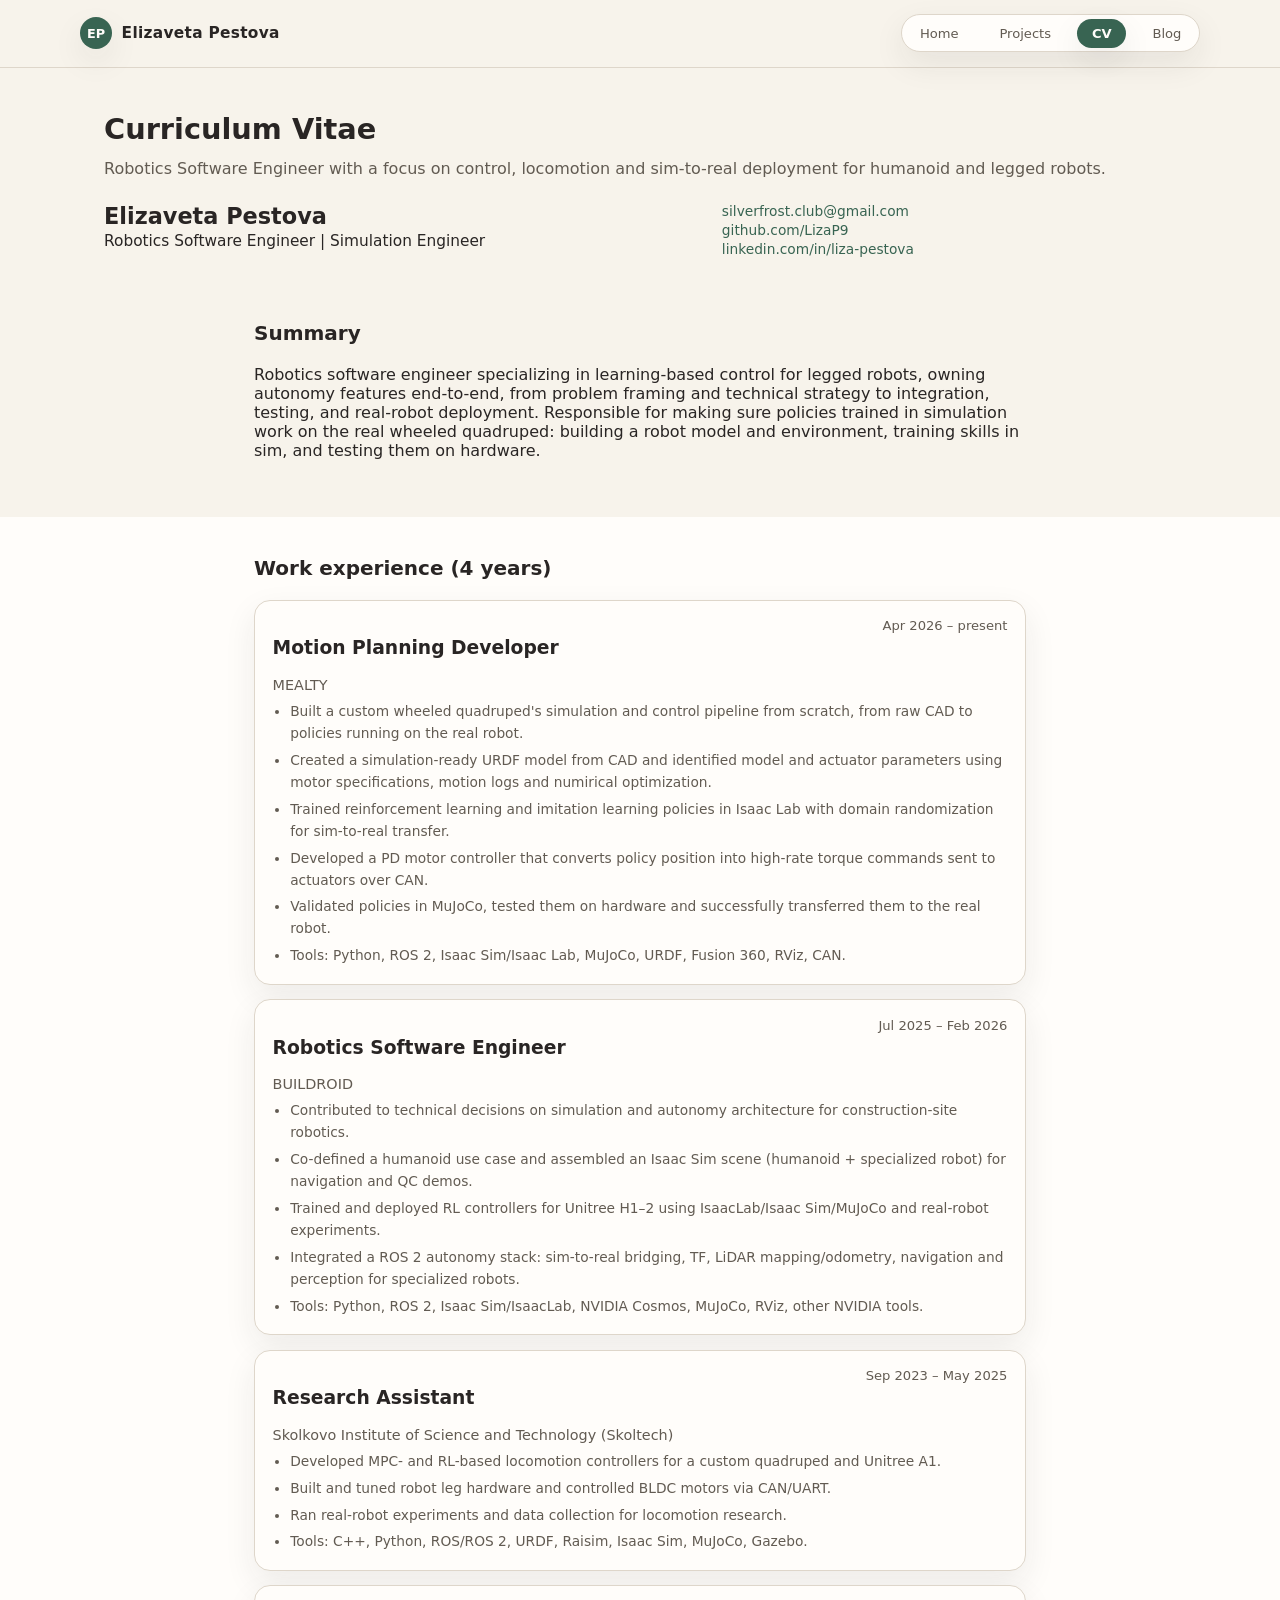
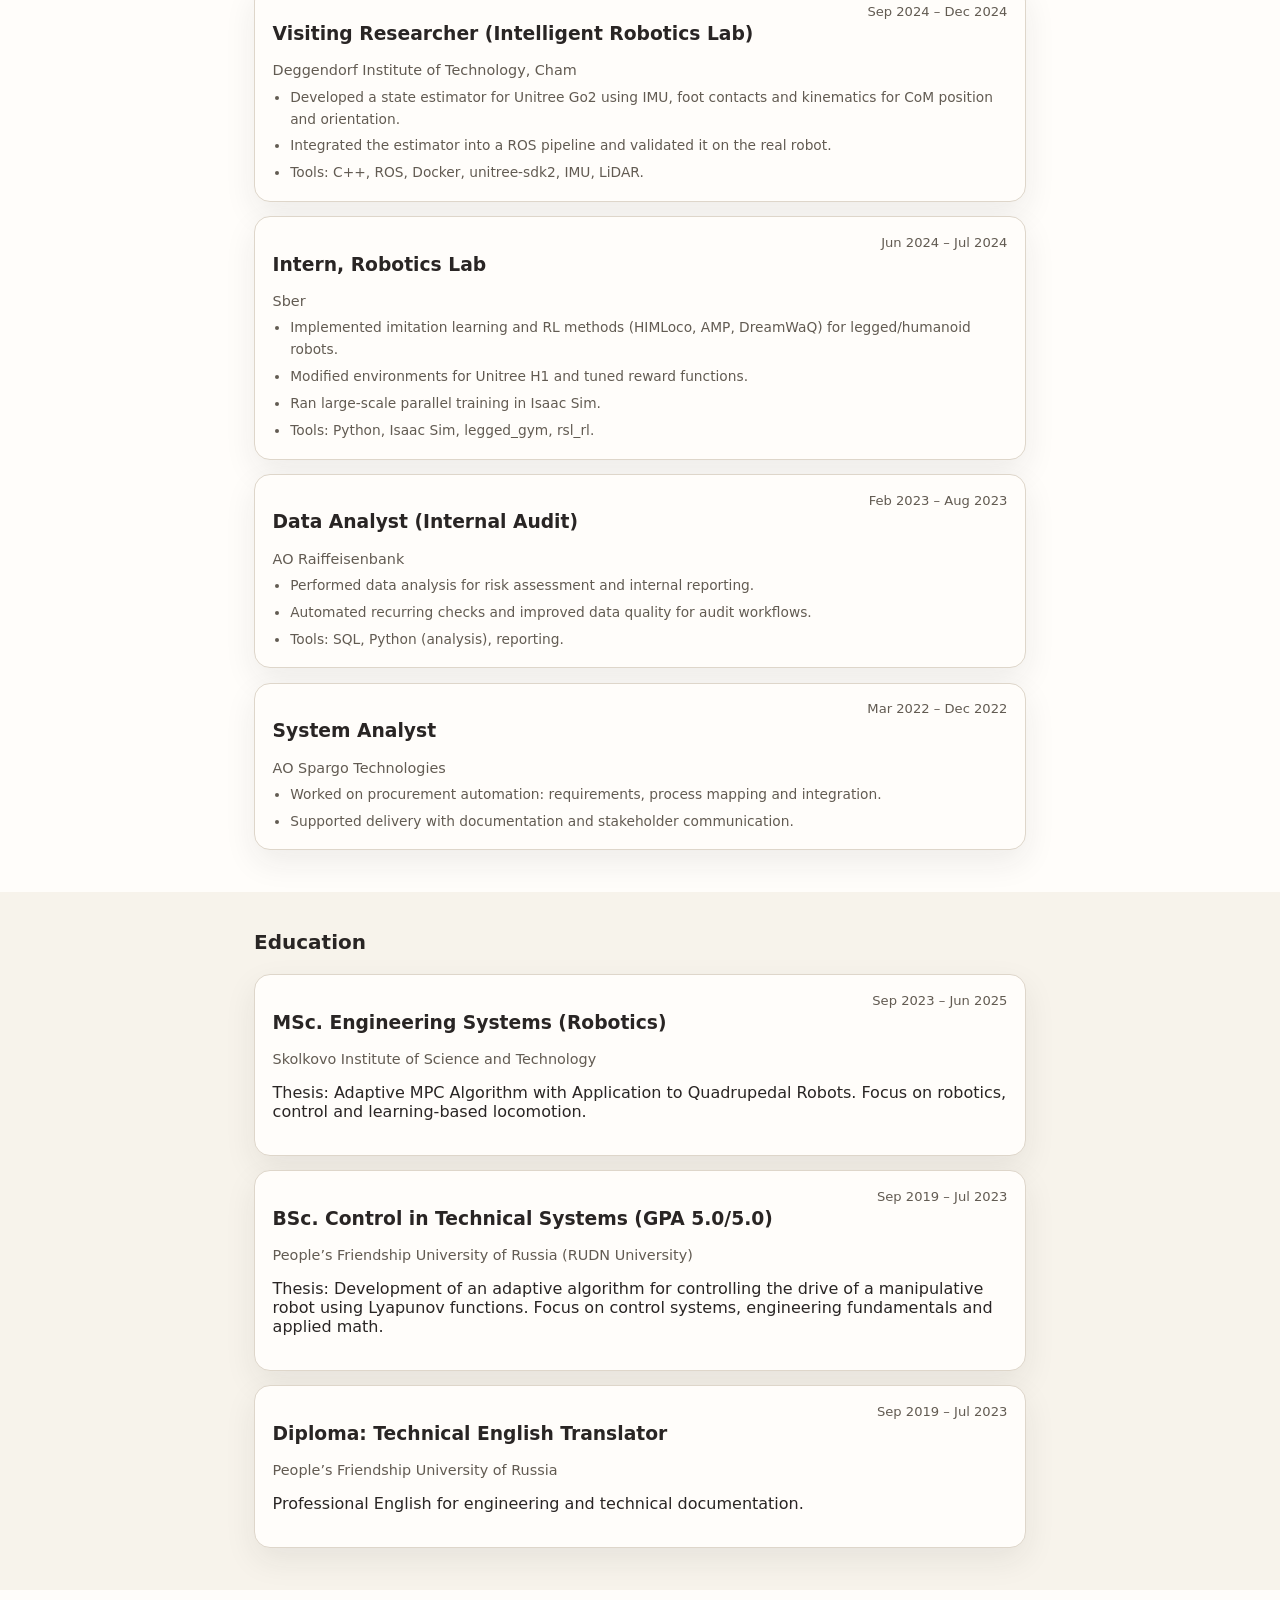
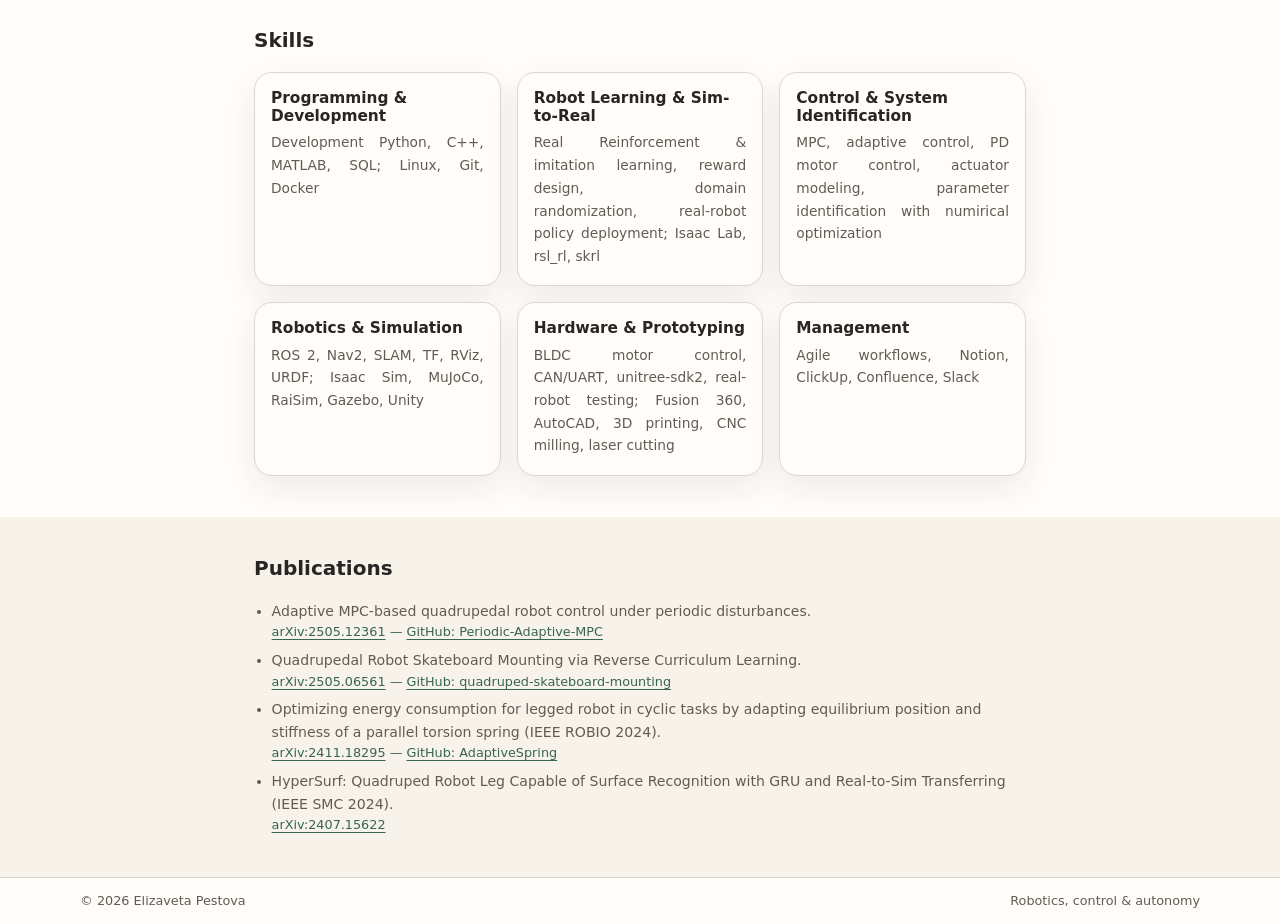
==== commit 110e4ecc: "oct.2026 update" ====
--- a/cv.html
+++ b/cv.html
@@ -33,8 +33,7 @@
           <div class="cv-header-grid">
             <div>
               <div class="cv-name">Elizaveta Pestova</div>
-              <div class="cv-role">Robotics Software Engineer | Control Systems</div>
-              <div class="cv-location">Moscow, Russia</div>
+              <div class="cv-role">Robotics Software Engineer | Simulation Engineer</div>
             </div>
             <div class="cv-contact">
               <a href="mailto:silverfrost.club@gmail.com">silverfrost.club@gmail.com</a>
@@ -57,10 +56,8 @@
         <div class="container cv-section">
           <h2 class="section-title">Summary</h2>
           <p>
-            Robotics software engineer with experience in a fast-moving startup environment, owning
-            autonomy features end-to-end, from problem framing and technical strategy to integration,
-            testing and real-robot deployment. Focused on control, locomotion and reinforcement
-            learning for humanoid and quadruped robots.
+            Robotics software engineer specializing in learning-based control for legged robots, owning autonomy features end-to-end, from problem framing and technical strategy to integration, testing, and real-robot deployment.
+            Responsible for making sure policies trained in simulation work on the real wheeled quadruped: building a robot model and environment, training skills in sim, and testing them on hardware.
           </p>
         </div>
       </section>
@@ -68,6 +65,43 @@
       <section class="section section-muted">
         <div class="container cv-section">
           <h2 class="section-title">Work experience (4 years)</h2>
+
+          <article class="cv-entry">
+            <header class="cv-entry-header">
+              <div>
+                <h3>Motion Planning Developer</h3>
+                <div class="cv-entry-company">MEALTY</div>
+              </div>
+              <div class="cv-entry-meta">
+                <div>Apr 2026 – present</div>
+              </div>
+            </header>
+            <ul>
+              <li>
+                Built a custom wheeled quadruped's simulation and control pipeline
+                from scratch, from raw CAD to policies running on the real robot.
+              </li>
+              <li>
+                Created a simulation-ready URDF model from CAD and identified model
+                and actuator parameters using motor specifications, motion logs
+                and numirical optimization.
+              </li>
+              <li>
+                Trained reinforcement learning and imitation learning policies
+                in Isaac Lab with domain randomization for sim-to-real transfer.
+              </li>
+              <li>
+                Developed a PD motor controller that converts policy position into high-rate torque commands sent to actuators over CAN.
+              </li>
+              <li>
+                Validated policies in MuJoCo, tested them on hardware and
+                successfully transferred them to the real robot.
+              </li>
+              <li>
+                Tools: Python, ROS 2, Isaac Sim/Isaac Lab, MuJoCo, URDF, Fusion 360, RViz, CAN.
+              </li>
+            </ul>
+          </article>
 
           <article class="cv-entry">
             <header class="cv-entry-header">
@@ -285,24 +319,71 @@
       <section class="section">
         <div class="container cv-section">
           <h2 class="section-title">Publications</h2>
+
           <ul class="publications-list">
             <li>
               Adaptive MPC-based quadrupedal robot control under periodic disturbances.
-              <span class="pub-meta">arXiv:2505.12361 — GitHub: Periodic-Adaptive-MPC</span>
+              <span class="pub-meta">
+                <a
+                  href="https://arxiv.org/abs/2505.12361"
+                  target="_blank"
+                  rel="noopener noreferrer"
+                >arXiv:2505.12361</a>
+                —
+                <a
+                  href="https://github.com/LizaP9/Periodic_Adaptive_MPC"
+                  target="_blank"
+                  rel="noopener noreferrer"
+                >GitHub: Periodic-Adaptive-MPC</a>
+              </span>
             </li>
+
             <li>
               Quadrupedal Robot Skateboard Mounting via Reverse Curriculum Learning.
-              <span class="pub-meta">arXiv:2505.06561 — GitHub: quadruped-skateboard-mounting</span>
+              <span class="pub-meta">
+                <a
+                  href="https://arxiv.org/abs/2505.06561"
+                  target="_blank"
+                  rel="noopener noreferrer"
+                >arXiv:2505.06561</a>
+                —
+                <a
+                  href="https://github.com/dancher00/quadruped-skateboard-mounting"
+                  target="_blank"
+                  rel="noopener noreferrer"
+                >GitHub: quadruped-skateboard-mounting</a>
+              </span>
             </li>
+
             <li>
-              Optimizing energy consumption for legged robot in cyclic tasks by adapting equilibrium
-              position and stiffness of a parallel torsion spring (IEEE ROBIO 2024).
-              <span class="pub-meta">arXiv:2411.18295 — GitHub: AdaptiveSpring</span>
+              Optimizing energy consumption for legged robot in cyclic tasks by adapting
+              equilibrium position and stiffness of a parallel torsion spring
+              (IEEE ROBIO 2024).
+              <span class="pub-meta">
+                <a
+                  href="https://arxiv.org/abs/2411.18295"
+                  target="_blank"
+                  rel="noopener noreferrer"
+                >arXiv:2411.18295</a>
+                —
+                <a
+                  href="https://github.com/dancher00/AdaptiveSpring"
+                  target="_blank"
+                  rel="noopener noreferrer"
+                >GitHub: AdaptiveSpring</a>
+              </span>
             </li>
+
             <li>
-              HyperSurf: Quadruped Robot Leg Capable of Surface Recognition with GRU and
-              Real-to-Sim Transferring (IEEE SMC 2024).
-              <span class="pub-meta">arXiv:2407.15622</span>
+              HyperSurf: Quadruped Robot Leg Capable of Surface Recognition with GRU
+              and Real-to-Sim Transferring (IEEE SMC 2024).
+              <span class="pub-meta">
+                <a
+                  href="https://arxiv.org/abs/2407.15622"
+                  target="_blank"
+                  rel="noopener noreferrer"
+                >arXiv:2407.15622</a>
+              </span>
             </li>
           </ul>
         </div>
--- a/assets/css/style.css
+++ b/assets/css/style.css
@@ -687,3 +687,14 @@
     text-align: left;
   }
 }
+
+
+.pub-meta a {
+  text-decoration: underline;
+  text-underline-offset: 3px;
+  overflow-wrap: anywhere;
+}
+
+.pub-meta a:hover {
+  text-decoration-thickness: 2px;
+}
